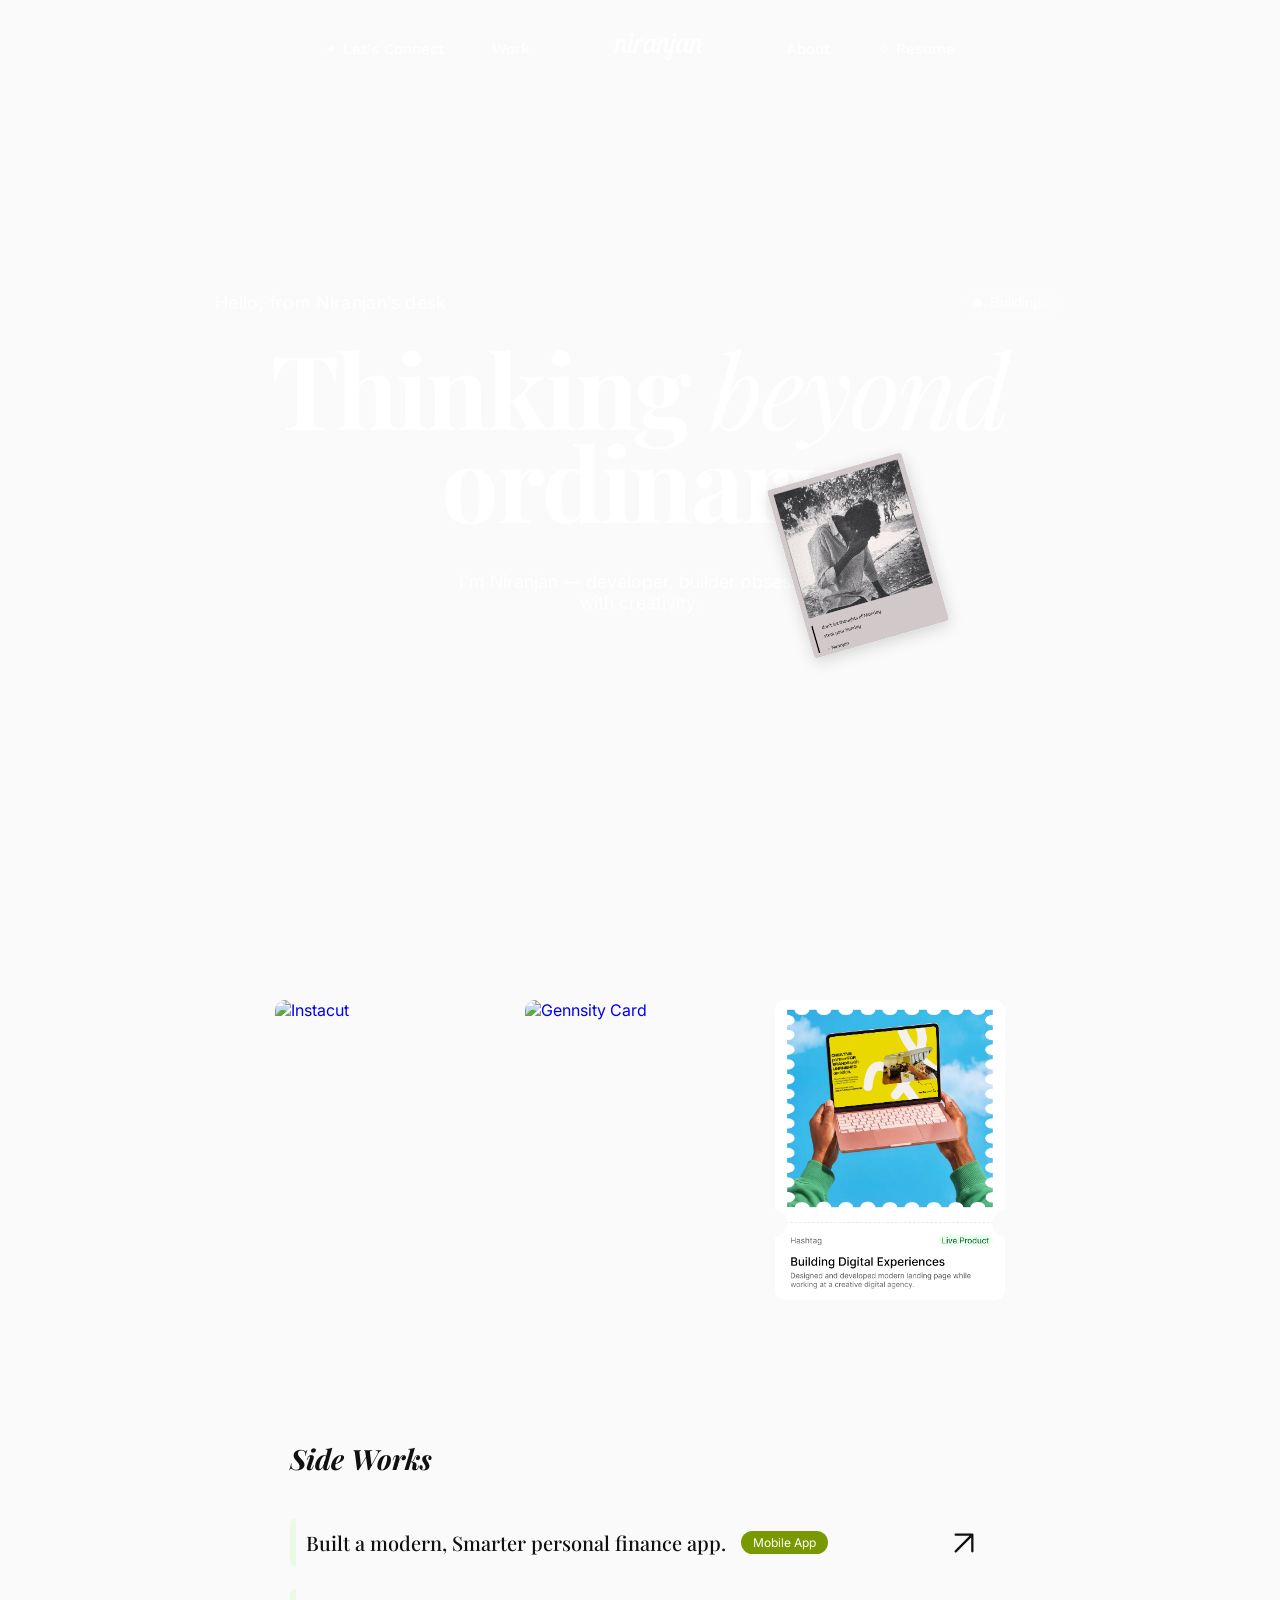
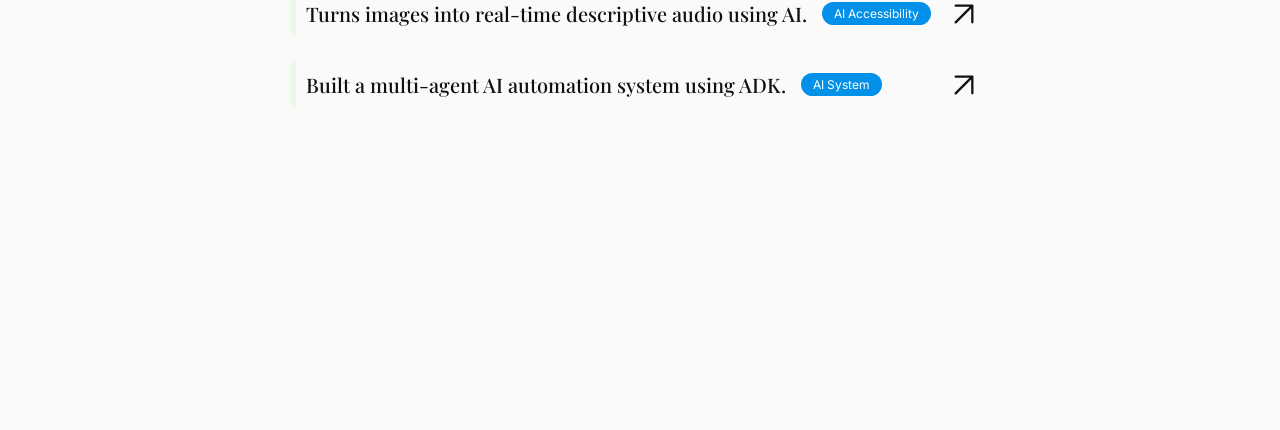
==== index.html @ 73307253 "first commit" ====
<!DOCTYPE html>
<html lang="en">
<head>
    <meta charset="UTF-8">
    <meta name="viewport" content="width=device-width, initial-scale=1.0">
    <title>Niranjan</title>
    
    <!-- Google Fonts -->
    <link rel="preconnect" href="https://fonts.googleapis.com">
    <link rel="preconnect" href="https://fonts.gstatic.com" crossorigin>
    <link href="https://fonts.googleapis.com/css2?family=Archivo:wght@400;600&family=Playfair+Display:ital,wght@0,400;0,500;0,600;1,400;1,500&family=Work+Sans:wght@400;500&family=Inter:wght@400;500;600&display=swap" rel="stylesheet">
    <script src="https://unpkg.com/@lottiefiles/dotlottie-wc@0.9.14/dist/dotlottie-wc.js" type="module"></script>

    <link rel="stylesheet" href="css/style.css">
    <link rel="icon" href="public/assets/icons/favicon/favicon.ico" type="image/x-icon">
</head>
<body>

    <!-- PRELOADER (Live Background Wipe) -->
    <div class="preloader" id="preloader">
        <div class="preloader-bar"></div>
        <div class="preloader-bar"></div>
        <div class="preloader-bar"></div>
        <div class="preloader-bar"></div>
        <div class="preloader-bar"></div>
        <div class="preloader-bar"></div>
        <div class="preloader-bar"></div>
        <div class="preloader-bar"></div>
        <div class="preloader-bar"></div>
        <div class="preloader-bar"></div>
    </div>

    <!-- MAIN WRAPPER (Scrolls over the sticky footer) -->
    <div class="main-wrapper">
        
        <!-- NAVBAR -->
        <nav class="navbar">
            <div class="nav-links-group">
                <a href="mailto:aniranjan2004@gmail.com" class="nav-link">
                    <div class="nav-link-inner">
                        <span>✦ Let's Connect</span>
                        <span>✦ Let's Connect</span>
                    </div>
                </a>
                <a href="#work" class="nav-link">
                    <div class="nav-link-inner">
                        <span>Work</span>
                        <span>Work</span>
                    </div>
                </a>
                <a href="index.html">
                    <img src="public/assets/icons/niranjan.svg" alt="Niranjan" class="nav-logo">
                </a>
                <a href="about.html" class="nav-link">
                    <div class="nav-link-inner">
                        <span>About</span>
                        <span>About</span>
                    </div>
                </a>
                <a href="https://drive.google.com/file/d/1R5BVgg8N4prDzlqv-1EK7jpvKaX9labQ/view?usp=sharing" target="_blank" class="nav-link">
                    <div class="nav-link-inner">
                        <span>✧ Resume</span>
                        <span>✧ Resume</span>
                    </div>
                </a>
            </div>
        </nav>

        <!-- HERO SECTION -->
        <header class="hero">
            <div class="hero-bg"></div>
            <div class="hero-top-row">
                <p class="hero-subtitle">Hello, from Niranjan’s desk</p>
                <div class="badge-otw">
                    <div class="badge-dot"></div>
                    Building...
                </div>
            </div>
            <h1 class="hero-title">Thinking  <i>beyond</i><br> ordinary</h1>
            <p class="hero-desc">I'm Niranjan — developer, builder obsessed with creativity.</p>

            <dotlottie-wc
                src="https://lottie.host/df0c2ca3-79ed-4491-9a97-09121d2dab87/uftMooYGn1.lottie"
                class="hero-lottie"
                autoplay
                loop
                speed="0.5"
            ></dotlottie-wc>

            <img src="public/assets/images/niranjan.png" alt="Profile" class="hero-passport">
        </header>

        <!-- WORK GRID -->
        <section class="work-section" id="work">
            <div class="work-grid">
                <a href="#" class="work-card fade-up" style="transition-delay: 0.4s;">
                    <img src="public/assets/icons/work/instacut.svg" alt="Instacut">
                    <div class="work-card-overlay">View Case Study <span style="font-weight:700">&#10022;</span></div>
                </a>
                <a href="#" class="work-card fade-up" style="transition-delay: 0.2s;">
                    <img src="public/assets/icons/work/gennsity.svg" alt="Gennsity Card">
                    <div class="work-card-overlay">View Case Study <span style="font-weight:700">&#10022;</span></div>
                </a>
                <!-- <a href="#" class="work-card fade-up" style="transition-delay: 0.1s;">
                    <img src="WorkImages/Finance App.svg" alt="Finance App">
                    <div class="work-card-overlay">View Case Study <span style="font-weight:700">&#10022;</span></div>
                </a> -->
                <a href="#" class="work-card fade-up" style="transition-delay: 0.3s;">
                    <img src="public/assets/images/work/hashtag.png" alt="Hashtag">
                    <div class="work-card-overlay">View Case Study <span style="font-weight:700">&#10022;</span></div>
                </a>
                
            </div>
        </section>

        <!-- SIDE WORKS -->
        <section class="side-works" id="about">

            <h2 class="side-works-title fade-up">Side Works</h2>
            <a href="https://www.figma.com/deck/vXIaYujmopQSHbPvUR7ZBg" target="_blank" class="side-work-item fade-up">
                <div class="side-work-bg"></div>
                <div class="side-work-content">
                    <p class="side-work-text">Built a modern, Smarter personal finance app.</p>
                    <span class="side-work-chip" style="background-color: rgb(120, 153, 0);">Mobile App</span>
                </div>
                <svg class="side-work-arrow" viewBox="0 0 20 20" fill="none" xmlns="http://www.w3.org/2000/svg">
                    <path d="M 1.667 18.333 L 18.334 1.667 M 18.334 1.667 L 1.667 1.667 M 18.334 1.667 L 18.334 18.333" stroke="#101010" stroke-width="2.29" stroke-linecap="round" stroke-linejoin="round"/>
                </svg>
            </a>

            <a href="https://gamma.app/docs/Closing-the-Feature-Gap-ot799kqgfvynpw2" target="_blank" class="side-work-item fade-up" style="transition-delay: 0.1s;">
                <div class="side-work-bg"></div>
                <div class="side-work-content">
                    <p class="side-work-text">Turns images into real-time descriptive audio using AI.</p>
                    <span class="side-work-chip" style="background-color: rgb(2, 144, 232);">AI Accessibility</span>
                </div>
                <svg class="side-work-arrow" viewBox="0 0 20 20" fill="none" xmlns="http://www.w3.org/2000/svg">
                    <path d="M 1.667 18.333 L 18.334 1.667 M 18.334 1.667 L 1.667 1.667 M 18.334 1.667 L 18.334 18.333" stroke="#101010" stroke-width="2.29" stroke-linecap="round" stroke-linejoin="round"/>
                </svg>
            </a>

            <a href="https://www.figma.com/deck/vXIaYujmopQSHbPvUR7ZBg" target="_blank" class="side-work-item fade-up">
                <div class="side-work-bg"></div>
                <div class="side-work-content">
                    <p class="side-work-text">Built a multi-agent AI automation system using ADK.</p>
                    <span class="side-work-chip" style="background-color: rgb(2, 144, 232);">AI System</span>
                </div>
                <svg class="side-work-arrow" viewBox="0 0 20 20" fill="none" xmlns="http://www.w3.org/2000/svg">
                    <path d="M 1.667 18.333 L 18.334 1.667 M 18.334 1.667 L 1.667 1.667 M 18.334 1.667 L 18.334 18.333" stroke="#101010" stroke-width="2.29" stroke-linecap="round" stroke-linejoin="round"/>
                </svg>
            </a>            
        </section>

    </div> <!-- End Main Wrapper -->

    <!-- FOOTER (Sticky underneath wrapper) -->
    <footer class="footer">
        <img src="https://framerusercontent.com/images/jcxIg0ZV0yKDXmeUEhqv7FK9Y.webp" alt="Background" class="footer-bg">
        
        <div class="footer-content">
            
            <div class="footer-row">
                <!-- Social Links -->
                <div class="social-links">
                    <a href="mailto:aniranjan2004@gmail.com" class="social-link">
                        <img src="https://framerusercontent.com/images/XbIeZJi5CO1p6mpJPpaR8ylKOU.svg?width=26&height=26" alt="Email">
                    </a>
                    <a href="https://x.com/_n1ran" class="social-link">
                        <img src="public/assets/icons/social-media/x.svg" alt="X">
                    </a>
                    <a href="https://www.linkedin.com/in/ni3an/" class="social-link">
                        <img src="https://framerusercontent.com/images/FRI0z8WljXBnvEGx5xS5xIxd1Y.svg" alt="LinkedIn">
                    </a>
                    <a href="https://www.instagram.com/im.niran/" class="social-link">
                        <img src="public/assets/icons/social-media/insta.svg" alt="Instagram">
                    </a>
                </div>

                <!-- Footer Nav -->
                <div class="footer-nav">
                    <a href="#" class="footer-nav-link">
                        <div class="nav-link-inner">
                            <span>Home</span>
                            <span>Home</span>
                        </div>
                    </a>
                    <a href="#work" class="footer-nav-link">
                        <div class="nav-link-inner">
                            <span>Work</span>
                            <span>Work</span>
                        </div>
                    </a>
                    <a href="about.html" class="footer-nav-link">
                        <div class="nav-link-inner">
                            <span>About</span>
                            <span>About</span>
                        </div>
                    </a>
                    <a href="#" class="footer-nav-link"> <!-- TODO: Add resume link -->
                        <div class="nav-link-inner">
                            <span>Resume</span>
                            <span>Resume</span>
                        </div>
                    </a>
                </div>
            </div>

            <!-- Animal Line Divider (Inline SVGs extracted from Framer) -->
            <div class="footer-divider">
                <img src="data:image/svg+xml,<svg xmlns=%22http://www.w3.org/2000/svg%22 xmlns:xlink=%22http://www.w3.org/1999/xlink%22 viewBox=%220 0 32 31.5%22><path d=%22M 31.432 29.7 C 27.215 30.011 22.353 29.326 18.779 28.572 C 17.732 28.352 16.796 28.126 16.019 27.917 C 15.426 27.757 14.925 27.608 14.538 27.479 C 11.913 26.604 10.5 24.585 7.808 21.69 C 5.654 19.375 3.769 14.085 3.096 11.729 C 2.446 9.126 2.733 3.423 9.087 1.431 C 14.451 -0.251 17.251 5.498 18.343 10.016 C 19.797 11.308 27.82 12.918 31.432 13.412 Z%22 fill=%22rgb(189, 93, 9)%22></path><path d=%22M 18.779 28.572 C 22.353 29.326 27.215 30.011 31.432 29.7 L 31.432 13.412 C 27.82 12.918 19.797 11.308 18.343 10.016 L 18.779 12.335 C 18.195 7.87 15.44 -0.561 9.087 1.431 C 2.733 3.423 2.446 9.126 3.096 11.729 C 3.769 14.085 5.654 19.375 7.808 21.69 C 10.5 24.585 11.913 26.604 14.538 27.479 C 14.925 27.608 15.426 27.757 16.019 27.917 C 16.796 28.126 17.732 28.352 18.779 28.572 Z%22 fill=%22transparent%22 stroke-width=%220.73%22 stroke=%22rgb(0,0,0)%22 stroke-linejoin=%22round%22 stroke-dasharray=%22%22></path><path d=%22M 24.934 17.554 C 25.065 17.652 25.208 17.763 25.357 17.883 C 26.341 18.617 27.72 19.449 27.627 18.564 C 27.549 17.831 26.846 17.261 26.214 16.915 C 25.978 16.812 25.749 16.709 25.54 16.612 C 25.725 16.675 25.964 16.778 26.214 16.915 C 26.846 17.261 27.549 17.831 27.627 18.564 C 27.72 19.449 26.341 18.617 25.357 17.883 C 25.204 17.768 25.061 17.657 24.934 17.554 Z%22 fill=%22rgb(189, 93, 9)%22></path><path d=%22M 20.627 16.208 C 20.932 16.521 21.25 16.832 21.569 17.135 C 23.174 18.469 24.392 20.227 26.908 20.595 C 27.016 20.561 27.125 20.517 27.237 20.411 C 27.348 20.308 27.418 20.138 27.422 19.999 C 27.427 19.717 27.328 19.544 27.242 19.38 C 27.058 19.061 26.838 18.81 26.612 18.567 C 26.156 18.088 25.664 17.665 25.146 17.271 L 24.712 17.829 C 25.201 18.228 25.707 18.599 26.269 18.921 C 26.507 19.053 26.743 19.18 27.053 19.264 C 27.208 19.293 27.396 19.37 27.699 19.214 C 27.848 19.13 27.943 18.955 27.966 18.838 C 27.995 18.713 27.99 18.62 27.98 18.527 C 27.73 17.206 26.609 16.684 25.644 16.311 L 25.406 16.901 C 26.093 17.203 26.788 17.484 27.512 17.714 C 27.887 17.819 28.211 17.956 28.706 17.935 C 28.775 17.923 28.867 17.917 28.974 17.811 C 29.027 17.755 29.056 17.677 29.06 17.61 C 29.063 17.544 29.053 17.504 29.04 17.458 C 28.987 17.311 28.919 17.237 28.853 17.153 C 28.718 16.995 28.581 16.871 28.432 16.74 C 27.689 16.094 26.866 15.528 25.955 15.159 C 25.542 14.998 25.108 14.856 24.665 14.862 C 25.103 14.904 25.511 15.087 25.898 15.284 C 26.749 15.731 27.494 16.345 28.167 17.023 C 28.299 17.156 28.418 17.285 28.517 17.418 C 28.565 17.483 28.607 17.559 28.611 17.587 C 28.613 17.593 28.609 17.592 28.61 17.574 C 28.609 17.555 28.621 17.519 28.642 17.497 C 28.685 17.458 28.68 17.474 28.656 17.472 C 28.403 17.47 28.015 17.332 27.685 17.21 C 27.006 16.952 26.334 16.644 25.675 16.323 L 25.436 16.913 C 26.265 17.235 27.194 17.866 27.273 18.601 C 27.277 18.642 27.273 18.671 27.272 18.671 C 27.268 18.675 27.292 18.621 27.331 18.6 C 27.409 18.571 27.318 18.598 27.233 18.568 C 27.05 18.519 26.832 18.41 26.624 18.293 C 26.12 18.005 25.624 17.649 25.157 17.279 L 24.723 17.838 C 25.218 18.203 25.704 18.602 26.136 19.029 C 26.35 19.243 26.556 19.47 26.698 19.698 C 26.768 19.808 26.814 19.931 26.812 19.972 C 26.811 19.992 26.817 19.977 26.814 19.986 C 26.809 19.994 26.78 20.016 26.73 20.033 C 25.125 19.834 23.261 18.206 21.659 17.031 C 21.312 16.762 20.964 16.485 20.627 16.208 Z%22 fill=%22rgb(0,0,0)%22></path><path d=%22M 19.375 27.988 C 19.366 27.988 19.357 27.987 19.348 27.987 C 19.357 27.987 19.366 27.987 19.375 27.988 Z%22 fill=%22rgb(189, 93, 9)%22></path><path d=%22M 16.05 24.419 C 16.285 24.598 16.529 24.768 16.776 24.932 C 17.395 25.334 18.019 25.724 18.759 25.967 C 19.18 26.096 19.601 26.215 20.01 26.345 C 20.214 26.411 20.417 26.479 20.604 26.557 C 20.696 26.596 20.786 26.638 20.858 26.682 C 20.893 26.704 20.924 26.727 20.939 26.742 C 20.956 26.756 20.942 26.766 20.923 26.702 C 20.919 26.681 20.916 26.651 20.923 26.613 C 20.929 26.573 20.951 26.529 20.972 26.502 C 21.022 26.444 21.05 26.44 21.058 26.435 C 21.074 26.429 21.048 26.435 21.021 26.435 C 20.965 26.436 20.888 26.432 20.81 26.426 C 20.654 26.413 20.485 26.393 20.312 26.379 C 20.137 26.365 19.959 26.352 19.758 26.364 C 19.658 26.372 19.552 26.383 19.425 26.424 C 19.306 26.464 19.117 26.553 19.022 26.77 C 18.999 26.827 18.973 26.887 18.978 27.005 C 18.98 27.124 19.075 27.275 19.159 27.327 C 19.324 27.432 19.396 27.419 19.468 27.431 C 19.605 27.443 19.705 27.437 19.806 27.432 C 20.005 27.42 20.187 27.403 20.365 27.396 C 20.79 27.372 21.227 27.424 21.364 27.604 C 21.381 27.622 21.379 27.633 21.37 27.594 C 21.357 27.552 21.392 27.465 21.406 27.459 C 21.432 27.442 21.351 27.498 21.271 27.521 C 21.1 27.578 20.886 27.613 20.674 27.639 C 20.247 27.689 19.8 27.706 19.361 27.704 L 19.336 28.27 C 19.943 28.286 20.697 28.339 21.088 28.648 C 21.105 28.664 21.111 28.678 21.11 28.666 C 21.105 28.653 21.125 28.607 21.13 28.611 C 21.136 28.617 21.072 28.653 21.011 28.669 C 20.881 28.706 20.732 28.721 20.581 28.729 C 20.281 28.742 19.971 28.721 19.665 28.678 C 19.376 28.636 19.088 28.574 18.809 28.475 C 19.069 28.618 19.349 28.726 19.636 28.812 C 19.94 28.902 20.253 28.967 20.576 28.995 C 20.74 29.007 20.9 29.014 21.08 28.987 C 21.17 28.967 21.263 28.961 21.383 28.857 C 21.443 28.808 21.492 28.677 21.468 28.589 C 21.449 28.499 21.413 28.45 21.377 28.403 C 20.751 27.815 20.052 27.798 19.36 27.703 L 19.335 28.27 C 19.798 28.307 20.26 28.32 20.735 28.289 C 20.974 28.271 21.211 28.248 21.474 28.173 C 21.606 28.127 21.749 28.099 21.929 27.915 C 22.019 27.826 22.094 27.621 22.058 27.467 C 22.027 27.314 21.966 27.232 21.909 27.158 C 21.416 26.612 20.801 26.673 20.334 26.675 C 20.135 26.684 19.941 26.703 19.763 26.715 C 19.676 26.721 19.586 26.724 19.535 26.72 C 19.514 26.723 19.489 26.697 19.575 26.748 C 19.62 26.773 19.689 26.881 19.688 26.953 C 19.69 27.023 19.676 27.041 19.674 27.05 C 19.645 27.108 19.615 27.103 19.653 27.09 C 19.685 27.077 19.747 27.065 19.813 27.059 C 19.948 27.046 20.106 27.049 20.267 27.056 C 20.429 27.064 20.596 27.076 20.774 27.082 C 20.865 27.084 20.956 27.087 21.066 27.077 C 21.125 27.071 21.181 27.068 21.278 27.033 C 21.323 27.014 21.392 26.99 21.468 26.898 C 21.502 26.856 21.533 26.792 21.543 26.731 C 21.554 26.673 21.55 26.623 21.541 26.579 C 21.5 26.407 21.409 26.33 21.345 26.273 C 21.277 26.217 21.215 26.181 21.155 26.149 C 21.035 26.087 20.922 26.045 20.811 26.007 C 20.588 25.932 20.37 25.877 20.153 25.826 C 19.718 25.726 19.287 25.647 18.86 25.564 C 18.185 25.422 17.504 25.117 16.843 24.813 C 16.576 24.688 16.311 24.557 16.05 24.419 Z%22 fill=%22rgb(0,0,0)%22></path><path d=%22M 6.327 11.258 C 6.394 11.931 6.879 13.115 8.279 12.469 C 9.679 11.823 10.163 10.988 10.231 10.652 M 10.231 10.652 L 9.76 8.835 M 10.231 10.652 C 10.679 11.078 11.913 11.594 12.856 11.527 C 14.159 11.434 14.673 10.988 14.942 10.585 C 15.211 10.181 15.144 9.889 15.144 9.642%22 fill=%22transparent%22 stroke-width=%220.73%22 stroke=%22rgb(0,0,0)%22 stroke-linecap=%22round%22 stroke-linejoin=%22round%22 stroke-dasharray=%22%22></path><path d=%22M 8.615 8.498 L 9.76 8.902 L 10.5 7.96%22 fill=%22transparent%22 stroke-width=%220.73%22 stroke=%22rgb(0,0,0)%22 stroke-linecap=%22round%22 stroke-miterlimit=%2210%22 stroke-dasharray=%22%22></path><path d=%22M 6.327 16.844 C 6.462 17.405 6.785 18.446 7 18.123 C 7.215 17.8 6.641 17.136 6.327 16.844 Z%22 fill=%22rgb(0,0,0)%22></path><path d=%22M 7.673 19.133 C 7.898 19.738 8.454 20.923 8.885 20.815 C 9.315 20.708 8.256 19.649 7.673 19.133 Z%22 fill=%22rgb(0,0,0)%22></path><path d=%22M 18.806 13.16 C 18.625 13.781 18.367 15.064 18.777 15.234 C 19.187 15.404 18.967 13.922 18.806 13.16 Z%22 fill=%22rgb(0,0,0)%22></path><path d=%22M 9.76 20.815 C 9.894 21.129 10.204 21.663 10.365 21.286 C 10.527 20.91 10.029 20.815 9.76 20.815 Z%22 fill=%22rgb(0,0,0)%22></path><path d=%22M 19.281 13.65 C 19.366 13.791 19.562 14.03 19.664 13.861 C 19.767 13.692 19.451 13.65 19.281 13.65 Z%22 fill=%22rgb(0,0,0)%22></path><path d=%22M 10.231 22.498 C 10.32 22.7 10.527 23.09 10.635 23.036 C 10.742 22.983 10.41 22.655 10.231 22.498 Z%22 fill=%22rgb(0,0,0)%22></path><path d=%22M 6.223 7.189 C 6.115 7.135 5.923 7.323 5.923 7.422 C 5.923 7.691 6.156 7.705 6.223 7.66 C 6.492 7.526 6.382 7.269 6.223 7.189 Z%22 fill=%22rgb(0,0,0)%22 stroke-width=%220.59%22 stroke=%22rgb(0,0,0)%22 stroke-miterlimit=%2210%22 stroke-dasharray=%22%22></path><path d=%22M 13.529 6.009 C 13.425 6.045 13.488 6.509 13.694 6.449 C 14.263 6.283 13.896 5.708 13.529 6.009 Z%22 fill=%22rgb(0,0,0)%22 stroke-width=%220.59%22 stroke=%22rgb(0,0,0)%22 stroke-miterlimit=%2210%22 stroke-dasharray=%22%22></path><path d=%22M 29.884 28.084 C 30.243 27.95 30.988 27.721 31.096 27.883 C 31.231 28.084 30.759 28.421 29.884 28.084 Z%22 fill=%22rgb(0,0,0)%22></path></svg>">
                <img src="data:image/svg+xml,<svg xmlns=%22http://www.w3.org/2000/svg%22 xmlns:xlink=%22http://www.w3.org/1999/xlink%22 viewBox=%220 0 28 37%22><path d=%22M 7.627 11.569 L 6.405 37.095 L 25.604 37.095 L 23.357 31.974 C 22.6 29.201 19.283 22.179 17.719 19.014 L 21.386 17.439 C 25.052 14.169 24.5 13.106 24.737 11.569 C 24.973 10.033 23.475 8.536 22.608 8.26 C 21.74 7.985 20.439 7.118 14.526 6.803 C 9.795 6.551 7.956 9.875 7.627 11.569 Z%22 fill=%22rgb(105,152,79)%22 stroke-width=%220.5%22 stroke=%22rgb(0,0,0)%22 stroke-linecap=%22round%22 stroke-miterlimit=%2210%22 stroke-dasharray=%22%22></path><path d=%22M 14.092 2.549 L 16.734 0.697%22 fill=%22transparent%22 stroke-width=%220.5%22 stroke=%22rgb(0,0,0)%22 stroke-linecap=%22round%22 stroke-miterlimit=%2210%22 stroke-dasharray=%22%22></path><path d=%22M 8.889 2.194 C 9.756 2.299 11.656 2.627 12.318 3.1%22 fill=%22transparent%22 stroke-width=%220.5%22 stroke=%22rgb(0,0,0)%22 stroke-linecap=%22round%22 stroke-miterlimit=%2210%22 stroke-dasharray=%22%22></path><path d=%22M 9.913 4.676 C 9.152 5.497 10.02 6.947 10.601 7.637 C 10.633 7.675 10.691 7.673 10.723 7.636 C 11.536 6.709 13.256 6.627 14.135 6.712 C 14.19 6.717 14.234 6.666 14.218 6.612 C 14.085 6.177 13.755 5.373 13.264 4.912 C 12.594 4.282 10.899 3.612 9.913 4.676 Z%22 fill=%22rgb(255,255,255)%22 stroke-width=%220.5%22 stroke=%22rgb(0,0,0)%22 stroke-linecap=%22round%22 stroke-miterlimit=%2210%22 stroke-dasharray=%22%22></path><path d=%22M 17.128 16.454 C 17.956 15.981 19.927 15.138 21.188 15.548 C 22.45 15.957 22.976 15.902 23.081 15.823%22 fill=%22transparent%22 stroke-width=%220.5%22 stroke=%22rgb(0,0,0)%22 stroke-linecap=%22round%22 stroke-miterlimit=%2210%22 stroke-dasharray=%22%22></path><path d=%22M 14.219 23.786 L 14.684 24.45 L 15.451 24.45 C 15.532 24.45 15.56 24.343 15.49 24.303 L 15.345 24.22 C 15.286 24.187 15.294 24.1 15.358 24.077 L 15.574 24 C 15.639 23.977 15.645 23.886 15.583 23.855 L 15.266 23.697 C 15.227 23.678 15.211 23.631 15.23 23.592 L 15.613 22.8 C 15.648 22.727 15.562 22.654 15.495 22.702 L 14.684 23.288 L 14.684 23.583 C 14.684 23.627 14.648 23.662 14.605 23.662 L 14.283 23.662 C 14.219 23.662 14.182 23.734 14.219 23.786 Z%22 fill=%22rgb(0,0,0)%22></path><path d=%22M 12.87 27.523 L 14.684 24.45 M 14.684 24.45 L 14.219 23.786 C 14.182 23.734 14.219 23.662 14.283 23.662 L 14.605 23.662 C 14.648 23.662 14.684 23.627 14.684 23.583 L 14.684 23.288 M 14.684 24.45 L 15.451 24.45 C 15.532 24.45 15.56 24.343 15.49 24.303 L 15.345 24.22 C 15.286 24.187 15.294 24.1 15.358 24.077 L 15.574 24 C 15.639 23.977 15.645 23.886 15.583 23.855 L 15.266 23.697 C 15.227 23.678 15.211 23.631 15.23 23.592 L 15.613 22.8 C 15.648 22.727 15.562 22.654 15.495 22.702 L 14.684 23.288 M 14.684 22.914 L 14.684 23.288%22 fill=%22transparent%22 stroke-width=%220.5%22 stroke=%22rgb(0,0,0)%22 stroke-linecap=%22round%22 stroke-miterlimit=%2210%22 stroke-dasharray=%22%22></path><path d=%22M 21.433 20.714 L 21.898 21.378 L 22.665 21.378 C 22.746 21.378 22.775 21.271 22.705 21.231 L 22.559 21.148 C 22.501 21.114 22.508 21.028 22.572 21.005 L 22.788 20.928 C 22.854 20.904 22.859 20.814 22.797 20.783 L 22.48 20.625 C 22.441 20.605 22.426 20.559 22.444 20.52 L 22.827 19.728 C 22.862 19.654 22.776 19.582 22.71 19.63 L 21.898 20.216 L 21.898 20.511 C 21.898 20.555 21.863 20.59 21.819 20.59 L 21.497 20.59 C 21.434 20.59 21.396 20.662 21.433 20.714 Z%22 fill=%22rgb(0,0,0)%22></path><path d=%22M 20.084 24.45 L 21.898 21.378 M 21.898 21.378 L 21.433 20.714 C 21.396 20.662 21.434 20.59 21.497 20.59 L 21.819 20.59 C 21.863 20.59 21.898 20.555 21.898 20.511 L 21.898 20.216 M 21.898 21.378 L 22.665 21.378 C 22.746 21.378 22.775 21.271 22.705 21.231 L 22.559 21.148 C 22.501 21.114 22.508 21.028 22.572 21.005 L 22.788 20.928 C 22.854 20.904 22.859 20.814 22.797 20.783 L 22.48 20.625 C 22.441 20.605 22.426 20.559 22.444 20.52 L 22.827 19.728 C 22.862 19.654 22.776 19.582 22.71 19.63 L 21.898 20.216 M 21.898 19.841 L 21.898 20.216%22 fill=%22transparent%22 stroke-width=%220.5%22 stroke=%22rgb(0,0,0)%22 stroke-linecap=%22round%22 stroke-miterlimit=%2210%22 stroke-dasharray=%22%22></path><path d=%22M 18.153 4.794 C 18.77 5.658 18.204 6.667 17.822 7.091 C 17.807 7.109 17.785 7.117 17.762 7.116 C 16.581 7.061 14.273 6.846 14.211 6.409 C 14.132 5.857 14.526 4.282 15.511 3.77 C 16.497 3.258 17.364 3.691 18.153 4.794 Z%22 fill=%22rgb(255,255,255)%22 stroke-width=%220.5%22 stroke=%22rgb(0,0,0)%22 stroke-linecap=%22round%22 stroke-miterlimit=%2210%22 stroke-dasharray=%22%22></path><path d=%22M 16.3 5.267 C 16.3 5.049 16.476 4.873 16.694 4.873 C 16.912 4.873 17.088 5.049 17.088 5.267 C 17.088 5.484 16.912 5.66 16.694 5.66 C 16.476 5.66 16.3 5.484 16.3 5.267 Z%22 fill=%22rgb(0,0,0)%22></path><path d=%22M 11.096 5.66 C 11.096 5.443 11.273 5.267 11.49 5.267 C 11.708 5.267 11.885 5.443 11.885 5.66 C 11.885 5.878 11.708 6.054 11.49 6.054 C 11.273 6.054 11.096 5.878 11.096 5.66 Z%22 fill=%22rgb(0,0,0)%22></path><path d=%22M 4.118 12.121 C 4.489 11.318 6.505 11.508 7.526 11.714 C 7.562 11.721 7.588 11.752 7.588 11.789 C 7.586 14.501 7.498 19.794 7.154 19.763 C 6.81 19.731 5.945 19.31 5.547 19.098 C 5.541 19.095 5.535 19.09 5.53 19.085 C 2.031 15.741 3.646 13.144 4.118 12.121 Z%22 fill=%22rgb(105,152,79)%22></path><path d=%22M 3.33 22.481 C 3.546 20.352 5.87 19.912 7.077 19.956 C 7.12 19.958 7.153 19.994 7.151 20.037 L 6.839 28.311 L 6.37 37.123 C 6.368 37.171 6.325 37.206 6.278 37.196 C 4.782 36.883 1.984 35.503 2.108 32.289 C 2.215 29.501 4.46 28.549 6.066 28.351 C 5.734 28.289 5.306 28.139 4.789 27.838 C 3.369 27.011 3.054 25.199 3.33 22.481 Z%22 fill=%22rgb(105,152,79)%22></path><path d=%22M 6.839 28.311 C 6.628 28.429 5.924 28.5 4.789 27.838 C 3.369 27.011 3.054 25.199 3.33 22.481 C 3.546 20.352 5.87 19.912 7.077 19.956 C 7.12 19.958 7.153 19.994 7.151 20.037 Z M 6.839 28.311 C 5.314 28.271 2.234 29.012 2.108 32.289 C 1.984 35.503 4.782 36.883 6.278 37.196 C 6.325 37.206 6.368 37.171 6.37 37.123 Z M 4.118 12.121 C 4.489 11.318 6.505 11.508 7.526 11.714 C 7.562 11.721 7.588 11.752 7.588 11.789 C 7.586 14.501 7.498 19.794 7.154 19.763 C 6.81 19.731 5.945 19.31 5.547 19.098 C 5.541 19.095 5.535 19.09 5.53 19.085 C 2.031 15.741 3.646 13.144 4.118 12.121 Z%22 fill=%22transparent%22 stroke-width=%220.5%22 stroke=%22rgb(0,0,0)%22 stroke-linecap=%22round%22 stroke-miterlimit=%2210%22 stroke-dasharray=%22%22></path></svg>">
                <img src="data:image/svg+xml,<svg xmlns=%22http://www.w3.org/2000/svg%22 xmlns:xlink=%22http://www.w3.org/1999/xlink%22 viewBox=%220 0 32 16.5%22><path d=%22M 1.25 15.75 L 31.75 15.75%22 fill=%22transparent%22></path><path d=%22M 4.875 7.141 L 5.75 10.891 C 5.35 11.491 4.833 11.307 4.625 11.141 L 3.375 7.141 C 1.475 7.141 1.25 4.888 1.25 3.764 C 1.25 3.086 2.104 5.22 2.75 5.014 C 3.441 4.793 3.082 2.378 3.375 2.89 C 4.375 4.639 4.75 5.639 5.125 2.889 C 5.125 1.889 5.45 2.941 5.75 4.641 C 6.05 6.341 5.292 7.016 4.875 7.141 Z%22 fill=%22rgb(217,217,217)%22 stroke-width=%220.75%22 stroke=%22rgb(0,0,0)%22 stroke-linecap=%22round%22 stroke-miterlimit=%2210%22 stroke-dasharray=%22%22></path><path d=%22M 26.5 6.889 L 26 10.264 C 26.3 11.364 27.042 10.972 27.375 10.639 L 28.25 6.889 C 30.5 6.139 29.75 2.889 28.25 2.639 C 26 2.639 25.792 5.597 26.5 6.889 Z%22 fill=%22rgb(217,217,217)%22 stroke-width=%220.75%22 stroke=%22rgb(0,0,0)%22 stroke-linecap=%22round%22 stroke-miterlimit=%2210%22 stroke-dasharray=%22%22></path><path d=%22M 9.176 12.59 C 2.598 9.841 5.617 13.736 7.949 16.027 L 23.902 16.027 C 28.614 9.894 24.965 11.18 22.552 12.59 C 25.497 9.524 22.634 7.083 20.834 6.246 C 18.772 2.227 16.621 4.571 15.803 6.246 C 13.054 2.122 10.812 4.88 10.035 6.774 C 6.304 8.572 7.908 11.401 9.176 12.59 Z%22 fill=%22rgb(148,234,76)%22 stroke-width=%220.75%22 stroke=%22rgb(0,0,0)%22 stroke-linecap=%22round%22 stroke-miterlimit=%2210%22 stroke-dasharray=%22%22></path><path d=%22M 12 9.875 C 13.375 9.875 15.65 10.5 16.25 10.5 C 17 10.5 19.125 9.875 20.375 9.875%22 fill=%22transparent%22 stroke-width=%220.75%22 stroke=%22rgb(0,0,0)%22 stroke-linecap=%22round%22 stroke-miterlimit=%2210%22 stroke-dasharray=%22%22></path><path d=%22M 18 6.875 C 18 6.392 18.28 6 18.625 6 C 18.97 6 19.25 6.392 19.25 6.875 C 19.25 7.358 18.97 7.75 18.625 7.75 C 18.28 7.75 18 7.358 18 6.875 Z%22 fill=%22rgb(0,0,0)%22></path><path d=%22M 12.5 6.875 C 12.5 6.392 12.78 6 13.125 6 C 13.47 6 13.75 6.392 13.75 6.875 C 13.75 7.358 13.47 7.75 13.125 7.75 C 12.78 7.75 12.5 7.358 12.5 6.875 Z%22 fill=%22rgb(0,0,0)%22></path></svg>">
                <img src="data:image/svg+xml,<svg xmlns=%22http://www.w3.org/2000/svg%22 xmlns:xlink=%22http://www.w3.org/1999/xlink%22 viewBox=%220 0 32 18%22><path d=%22M 8.161 15.453 C 7.911 14.662 7.661 13.028 8.661 12.828%22 fill=%22transparent%22 stroke-width=%220.75%22 stroke=%22rgb(0,0,0)%22 stroke-linecap=%22round%22 stroke-miterlimit=%2210%22 stroke-dasharray=%22%22></path><path d=%22M 20.912 13.078 C 21.287 13.537 22.012 14.853 21.912 16.453%22 fill=%22transparent%22 stroke-width=%220.75%22 stroke=%22rgb(0,0,0)%22 stroke-linecap=%22round%22 stroke-miterlimit=%2210%22 stroke-dasharray=%22%22></path><path d=%22M 24.037 11.828 C 24.62 12.453 25.687 14.103 25.287 15.703%22 fill=%22transparent%22 stroke-width=%220.75%22 stroke=%22rgb(0,0,0)%22 stroke-linecap=%22round%22 stroke-miterlimit=%2210%22 stroke-dasharray=%22%22></path><path d=%22M 11.411 13.203 C 9.811 13.203 8.393 12.564 8.286 11.953 C 7.879 9.614 8.661 7.453 13.786 6.203 C 18.911 4.953 23.411 7.578 23.786 8.328 C 24.161 9.078 24.036 10.203 24.036 11.203 C 24.036 12.003 22.87 12.703 22.286 12.953 C 19.328 13.037 13.011 13.203 11.411 13.203 Z%22 fill=%22rgb(217,0,0)%22 stroke-width=%220.75%22 stroke=%22rgb(0,0,0)%22 stroke-linecap=%22round%22 stroke-miterlimit=%2210%22 stroke-dasharray=%22%22></path><path d=%22M 24.536 1.578 C 23.736 1.978 24.703 5.495 25.286 7.078 C 27.186 7.279 28.995 4.912 29.661 3.703 C 30.611 -0.001 28.554 1.264 27.238 2.507 C 27.129 2.61 26.954 2.598 26.861 2.481 C 25.649 0.965 25.492 1.101 24.536 1.578 Z%22 fill=%22rgb(217,0,0)%22></path><path d=%22M 24.037 8.578 L 25.287 7.078 M 25.287 7.078 C 24.703 5.495 23.737 1.978 24.537 1.578 C 25.492 1.101 25.649 0.965 26.861 2.481 C 26.954 2.598 27.129 2.61 27.238 2.507 C 28.554 1.264 30.611 -0.001 29.662 3.703 C 28.995 4.912 27.187 7.279 25.287 7.078 Z%22 fill=%22transparent%22 stroke-width=%220.75%22 stroke=%22rgb(0,0,0)%22 stroke-linecap=%22round%22 stroke-miterlimit=%2210%22 stroke-dasharray=%22%22></path><path d=%22M 2.287 3.578 C 1.887 4.978 4.87 7.245 6.412 8.203 C 6.787 7.704 7.786 6.953 7.661 4.078 C 7.571 1.996 6.448 2.899 5.742 3.8 C 5.637 3.934 5.43 3.937 5.324 3.804 C 3.919 2.059 2.763 1.912 2.287 3.578 Z%22 fill=%22rgb(217,0,0)%22></path><path d=%22M 8.287 9.328 L 6.412 8.203 M 6.412 8.203 C 4.87 7.245 1.887 4.978 2.287 3.578 C 2.763 1.912 3.919 2.059 5.324 3.804 C 5.43 3.937 5.637 3.934 5.742 3.8 C 6.448 2.899 7.571 1.996 7.661 4.078 C 7.786 6.953 6.787 7.704 6.412 8.203 Z%22 fill=%22transparent%22 stroke-width=%220.75%22 stroke=%22rgb(0,0,0)%22 stroke-linecap=%22round%22 stroke-miterlimit=%2210%22 stroke-dasharray=%22%22></path><path d=%22M 24.287 10.828 C 24.995 10.828 26.512 11.503 26.912 14.203%22 fill=%22transparent%22 stroke-width=%220.75%22 stroke=%22rgb(0,0,0)%22 stroke-linecap=%22round%22 stroke-miterlimit=%2210%22 stroke-dasharray=%22%22></path><path d=%22M 22.912 12.703 C 23.245 13.412 23.862 14.978 23.662 15.578%22 fill=%22transparent%22 stroke-width=%220.75%22 stroke=%22rgb(0,0,0)%22 stroke-linecap=%22round%22 stroke-miterlimit=%2210%22 stroke-dasharray=%22%22></path><path d=%22M 12.162 16.078 C 12.12 15.203 12.162 13.428 12.662 13.328%22 fill=%22transparent%22 stroke-width=%220.75%22 stroke=%22rgb(0,0,0)%22 stroke-linecap=%22round%22 stroke-miterlimit=%2210%22 stroke-dasharray=%22%22></path><path d=%22M 10.286 15.953 C 9.995 15.453 9.561 14.203 10.161 13.203%22 fill=%22transparent%22 stroke-width=%220.75%22 stroke=%22rgb(0,0,0)%22 stroke-linecap=%22round%22 stroke-miterlimit=%2210%22 stroke-dasharray=%22%22></path><path d=%22M 6.287 13.828 C 6.37 12.912 6.812 11.078 7.912 11.078%22 fill=%22transparent%22 stroke-width=%220.75%22 stroke=%22rgb(0,0,0)%22 stroke-linecap=%22round%22 stroke-miterlimit=%2210%22 stroke-dasharray=%22%22></path><path d=%22M 17.662 4.828 C 17.662 4.621 17.829 4.453 18.037 4.453 C 18.244 4.453 18.412 4.621 18.412 4.828 C 18.412 5.035 18.244 5.203 18.037 5.203 C 17.829 5.203 17.662 5.035 17.662 4.828 Z%22 fill=%22rgb(0,0,0)%22></path><path d=%22M 12.912 5.328 C 12.912 5.121 13.079 4.953 13.287 4.953 C 13.494 4.953 13.662 5.121 13.662 5.328 C 13.662 5.535 13.494 5.703 13.287 5.703 C 13.079 5.703 12.912 5.535 12.912 5.328 Z%22 fill=%22rgb(0,0,0)%22></path><path d=%22M 15.037 8.203 C 15.328 8.453 16.162 8.728 17.162 7.828%22 fill=%22transparent%22 stroke-width=%220.75%22 stroke=%22rgb(0,0,0)%22 stroke-linecap=%22round%22 stroke-miterlimit=%2210%22 stroke-dasharray=%22%22></path></svg>">
                <img src="data:image/svg+xml,<svg xmlns=%22http://www.w3.org/2000/svg%22 xmlns:xlink=%22http://www.w3.org/1999/xlink%22 viewBox=%220 0 32 29.5%22><path d=%22M 22.202 23.964 L 25.432 29.968 L 11.015 29.968 C 10.598 28.87 10.244 26.078 10.331 25.169 C 10.424 24.196 10.903 24.18 10.98 24.196 C 11.784 24.52 13.92 25.169 15.663 25.169 C 17.407 25.169 20.749 24.366 22.202 23.964 Z%22 fill=%22rgb(255,255,255)%22 stroke-width=%220.7%22 stroke=%22rgb(0,0,0)%22 stroke-linecap=%22round%22 stroke-miterlimit=%2210%22 stroke-dasharray=%22%22></path><path d=%22M 24.149 10.053 C 18.881 6.158 13.793 7.131 11.907 8.105 C 0.779 15.061 7.758 22.217 8.569 22.804 C 11.258 24.752 17.286 26.375 23.546 23.222 C 28.66 20.646 26.838 13.113 24.149 10.053 Z%22 fill=%22rgb(255,255,255)%22 stroke-width=%220.79%22 stroke=%22rgb(0,0,0)%22 stroke-linecap=%22round%22 stroke-miterlimit=%2210%22 stroke-dasharray=%22%22></path><path d=%22M 18.121 25.633 C 17.843 26.251 17.398 27.627 17.843 28.184 C 18.399 28.879 19.28 28.276 19.466 27.998 C 19.651 27.72 20.393 26.607 20.393 25.401%22 fill=%22transparent%22 stroke-width=%220.65%22 stroke=%22rgb(0,0,0)%22 stroke-linecap=%22round%22 stroke-miterlimit=%2210%22 stroke-dasharray=%22%22></path><path d=%22M 16.832 3.168 C 17.041 3.006 17.305 2.958 17.598 3.065 C 18.096 3.249 18.229 3.782 18.246 4.229 C 18.253 4.418 18.24 4.613 18.216 4.8 C 18.449 4.609 18.663 4.466 18.861 4.37 C 19.205 4.201 19.519 4.159 19.79 4.252 C 20.062 4.345 20.242 4.558 20.354 4.796 C 20.466 5.034 20.519 5.316 20.532 5.591 C 20.555 6.115 20.196 6.542 19.821 6.842 C 19.437 7.15 18.975 7.374 18.665 7.488 L 18.619 7.505 L 18.57 7.502 L 15.556 7.317 L 15.463 7.311 L 15.4 7.243 C 15.109 6.927 14.708 6.392 14.445 5.799 C 14.186 5.215 14.035 4.515 14.344 3.918 C 14.498 3.621 14.722 3.441 15.007 3.434 C 15.266 3.427 15.507 3.568 15.704 3.732 C 15.91 3.902 16.108 4.132 16.283 4.37 C 16.311 4.171 16.358 3.967 16.425 3.783 C 16.51 3.55 16.638 3.318 16.832 3.168 Z%22 fill=%22rgb(229,45,47)%22 stroke-width=%220.72%22 stroke=%22rgb(0,0,0)%22 stroke-linecap=%22round%22 stroke-miterlimit=%2210%22 stroke-dasharray=%22%22></path><path d=%22M 10.98 29.389 C 10.578 28.183 9.895 25.559 10.377 24.706 C 10.859 23.852 10.98 24.01 10.98 24.195%22 fill=%22transparent%22 stroke-width=%220.47%22 stroke=%22rgb(0,0,0)%22 stroke-linecap=%22round%22 stroke-miterlimit=%2210%22 stroke-dasharray=%22%22></path><path d=%22M 12 24.984 C 12.989 26.87 14.717 29.473 13.716 24.799%22 fill=%22transparent%22 stroke-width=%220.65%22 stroke=%22rgb(0,0,0)%22 stroke-linecap=%22round%22 stroke-miterlimit=%2210%22 stroke-dasharray=%22%22></path><path d=%22M 16.359 17.704 C 18.418 17.704 20.022 19.066 20.022 20.672 C 20.022 22.278 18.418 23.639 16.359 23.639 C 14.299 23.639 12.695 22.278 12.695 20.672 C 12.695 19.066 14.3 17.704 16.359 17.704 Z%22 fill=%22rgb(240,140,0)%22 stroke-width=%220.65%22 stroke=%22rgb(0,0,0)%22 stroke-miterlimit=%2210%22 stroke-dasharray=%22%22></path><path d=%22M 18.538 20.996 C 18.291 21.182 17.527 21.534 16.451 21.46%22 fill=%22transparent%22 stroke-width=%220.56%22 stroke=%22rgb(0,0,0)%22 stroke-linecap=%22round%22 stroke-miterlimit=%2210%22 stroke-dasharray=%22%22></path><path d=%22M 5.462 13.531 C 5.462 10.56 7.87 8.152 10.841 8.152 C 13.811 8.152 16.22 10.56 16.22 13.531 C 16.22 16.501 13.811 18.91 10.841 18.91 C 7.87 18.91 5.462 16.501 5.462 13.531 Z%22 fill=%22rgb(255,255,255)%22 stroke-width=%220.65%22 stroke=%22rgb(0,0,0)%22 stroke-miterlimit=%2210%22 stroke-dasharray=%22%22></path><path d=%22M 16.776 14.087 C 16.776 11.424 18.935 9.265 21.599 9.265 C 24.262 9.265 26.421 11.424 26.421 14.087 C 26.421 16.751 24.262 18.91 21.599 18.91 C 18.935 18.91 16.776 16.751 16.776 14.087 Z%22 fill=%22rgb(255,255,255)%22 stroke-width=%220.65%22 stroke=%22rgb(0,0,0)%22 stroke-miterlimit=%2210%22 stroke-dasharray=%22%22></path><path d=%22M 21.877 16.406 C 21.877 15.945 22.23 15.571 22.665 15.571 C 23.1 15.571 23.453 15.945 23.453 16.406 C 23.453 16.867 23.1 17.241 22.665 17.241 C 22.23 17.241 21.877 16.867 21.877 16.406 Z%22 fill=%22rgb(0,0,0)%22></path><path d=%22M 9.542 10.517 C 9.821 9.867 10.563 9.636 11.165 10.238 C 12.149 11.222 9.542 12.047 9.542 10.517 Z%22 fill=%22rgb(0,0,0)%22></path></svg>">
                <img src="data:image/svg+xml,<svg xmlns=%22http://www.w3.org/2000/svg%22 xmlns:xlink=%22http://www.w3.org/1999/xlink%22 viewBox=%220 0 30 31%22><path d=%22M 17.208 3.848 C 16.652 3.848 14.819 3.848 15.708 3.298 C 16.419 2.858 17.004 3.481 17.208 3.848 Z%22 fill=%22rgb(0,0,0)%22></path><path d=%22M 18.485 2.748 C 18.3 2.656 17.941 2.352 17.985 1.868 C 18.041 1.263 17.763 3.848 17.208 3.848 M 17.208 3.848 C 16.652 3.848 14.819 3.848 15.708 3.298 C 16.419 2.858 17.004 3.481 17.208 3.848 Z%22 fill=%22transparent%22 stroke-width=%220.5%22 stroke=%22rgb(0,0,0)%22 stroke-linecap=%22round%22 stroke-miterlimit=%2210%22 stroke-dasharray=%22%22></path><path d=%22M 2.874 18.722 C 2.893 19.125 2.997 19.932 3.263 19.932 C 3.433 19.932 3.432 19.799 3.38 19.659 C 3.347 19.569 3.418 19.461 3.514 19.476 L 4.319 19.602%22 fill=%22transparent%22 stroke-width=%220.5%22 stroke=%22rgb(0,0,0)%22 stroke-linecap=%22round%22 stroke-miterlimit=%2210%22 stroke-dasharray=%22%22></path><path d=%22M 8.152 11.957 C 8.781 9.153 11.905 3.976 19.363 5.684 C 19.37 5.686 19.377 5.688 19.384 5.691 C 21.054 6.448 24.453 9.006 24.763 13.222%22 fill=%22transparent%22 stroke-width=%220.29%22 stroke=%22rgb(0,0,0)%22 stroke-linecap=%22round%22 stroke-miterlimit=%2210%22 stroke-dasharray=%22%22></path><path d=%22M 5.803 21.461 C 2.817 19.402 5.468 16.632 7.188 15.49 C 7.201 15.481 7.212 15.47 7.22 15.457 C 7.502 14.999 8.065 13.714 8.152 12.067 C 8.241 10.398 9.738 8.409 10.48 7.617 C 10.484 7.613 10.487 7.61 10.491 7.607 C 11.94 6.451 15.757 4.467 19.486 5.741 C 23.213 7.015 24.518 11.356 24.707 13.377 C 24.707 13.384 24.709 13.39 24.711 13.397 L 24.93 14.157 C 25.641 19.173 24.634 22.957 24.041 24.222 C 23.504 25.524 22.008 28.149 20.319 28.237 C 18.208 28.347 13.874 24.992 12.041 23.837 C 10.58 22.917 7.308 21.883 5.836 21.477 C 5.824 21.473 5.813 21.468 5.803 21.461 Z%22 fill=%22rgb(255,255,255)%22></path><path d=%22M 8.112 11.957 C 8.735 9.153 11.825 3.976 19.203 5.684 C 19.21 5.686 19.217 5.688 19.224 5.691 C 20.876 6.449 24.238 9.006 24.545 13.222%22 fill=%22transparent%22 stroke-width=%220.54%22 stroke=%22rgb(0,0,0)%22 stroke-linecap=%22round%22 stroke-miterlimit=%2210%22 stroke-dasharray=%22%22></path><path d=%22M 7.178 15.477 C 5.477 16.612 2.824 19.394 5.788 21.461 C 5.798 21.468 5.81 21.474 5.822 21.477 C 7.278 21.884 10.515 22.917 11.96 23.837 C 13.773 24.992 18.06 28.347 20.149 28.237 C 21.819 28.149 23.3 25.524 23.831 24.222 C 24.417 22.957 25.414 19.173 24.71 14.157%22 fill=%22transparent%22 stroke-width=%220.54%22 stroke=%22rgb(0,0,0)%22 stroke-linecap=%22round%22 stroke-miterlimit=%2210%22 stroke-dasharray=%22%22></path><path d=%22M 25.597 13.167 C 26.023 12.965 26.974 12.848 27.374 13.992%22 fill=%22transparent%22 stroke-width=%220.5%22 stroke=%22rgb(0,0,0)%22 stroke-linecap=%22round%22 stroke-miterlimit=%2210%22 stroke-dasharray=%22%22></path><path d=%22M 6.269 11.682 C 6.195 12.122 6.269 13.068 7.158 13.332%22 fill=%22transparent%22 stroke-width=%220.5%22 stroke=%22rgb(0,0,0)%22 stroke-linecap=%22round%22 stroke-miterlimit=%2210%22 stroke-dasharray=%22%22></path><path d=%22M 17.455 9.382 C 16.736 9.666 17.099 11.483 17.455 10.867 C 17.899 10.097 17.732 9.272 17.455 9.382 Z%22 fill=%22rgb(0,0,0)%22 stroke-width=%220.29%22 stroke=%22rgb(0,0,0)%22 stroke-linecap=%22round%22 stroke-miterlimit=%2210%22 stroke-dasharray=%22%22></path><path d=%22M 14.788 9.051 C 14.07 9.336 14.432 11.152 14.788 10.536 C 15.232 9.766 15.066 8.941 14.788 9.051 Z%22 fill=%22rgb(0,0,0)%22 stroke-width=%220.29%22 stroke=%22rgb(0,0,0)%22 stroke-linecap=%22round%22 stroke-miterlimit=%2210%22 stroke-dasharray=%22%22></path><path d=%22M 21.041 29.276 L 19.652 29.056 C 19.856 29.075 20.241 29.001 20.152 28.561%22 fill=%22transparent%22 stroke-width=%220.5%22 stroke=%22rgb(0,0,0)%22 stroke-linecap=%22round%22 stroke-miterlimit=%2210%22 stroke-dasharray=%22%22></path><path d=%22M 10.93 11.902 C 15.813 10.116 20.699 12.817 22.594 14.437 C 22.63 14.467 22.642 14.515 22.619 14.556 C 21.886 15.873 15.791 16.188 10.93 15.972 C 9.763 15.92 4.763 14.157 10.93 11.902 Z%22 fill=%22rgb(254,232,51)%22 stroke-width=%220.54%22 stroke=%22rgb(0,0,0)%22 stroke-linecap=%22round%22 stroke-miterlimit=%2210%22 stroke-dasharray=%22%22></path></svg>">
                <img src="data:image/svg+xml,<svg xmlns=%22http://www.w3.org/2000/svg%22 xmlns:xlink=%22http://www.w3.org/1999/xlink%22 viewBox=%220 0 34 29%22><path d=%22M 22.534 4.127 C 21.477 3.447 20.52 4.883 20.157 5.719 C 20.146 5.742 20.142 5.767 20.142 5.793 L 20.142 5.83 C 20.142 5.901 20.181 5.966 20.243 5.999 L 21.653 6.745 C 21.723 6.782 21.808 6.773 21.866 6.72 C 22.569 6.077 23.558 4.785 22.534 4.127 Z%22 fill=%22rgb(122,107,100)%22></path><path d=%22M 11.336 3.648 C 12.817 3.574 12.687 5.522 12.417 6.603 C 12.4 6.67 12.347 6.721 12.28 6.738 L 10.988 7.061 C 10.91 7.081 10.828 7.049 10.783 6.981 L 10.108 5.969 C 10.097 5.953 10.089 5.937 10.084 5.919 C 9.867 5.176 9.823 3.724 11.336 3.648 Z%22 fill=%22rgb(122,107,100)%22></path><path d=%22M 22.534 4.127 C 21.477 3.447 20.52 4.883 20.157 5.719 C 20.146 5.742 20.142 5.767 20.142 5.793 L 20.142 5.83 C 20.142 5.901 20.181 5.966 20.243 5.999 L 21.653 6.745 C 21.723 6.782 21.808 6.773 21.866 6.72 C 22.569 6.077 23.558 4.785 22.534 4.127 Z%22 fill=%22transparent%22 stroke-width=%220.96%22 stroke=%22rgb(0,0,0)%22 stroke-linecap=%22round%22 stroke-miterlimit=%2210%22 stroke-dasharray=%22%22></path><path d=%22M 11.336 3.648 C 12.817 3.574 12.687 5.522 12.417 6.603 C 12.4 6.67 12.347 6.721 12.28 6.738 L 10.988 7.061 C 10.91 7.081 10.828 7.049 10.783 6.981 L 10.108 5.969 C 10.097 5.953 10.089 5.937 10.084 5.919 C 9.867 5.176 9.823 3.724 11.336 3.648 Z%22 fill=%22transparent%22 stroke-width=%220.96%22 stroke=%22rgb(0,0,0)%22 stroke-linecap=%22round%22 stroke-miterlimit=%2210%22 stroke-dasharray=%22%22></path><path d=%22M 11.527 6.902 C 6.168 8.051 3.171 14.079 4.253 19.058 C 4.732 21.259 5.999 22.408 7.125 23.365 C 9.039 24.992 9.996 25.375 17.079 25.47 C 24.161 25.566 27.415 23.843 28.181 17.718 C 28.794 12.817 25.083 8.248 22.726 7.285 C 18.062 5.381 18.227 5.467 11.527 6.902 Z%22 fill=%22rgb(247,206,178)%22 stroke-width=%220.96%22 stroke=%22rgb(0,0,0)%22 stroke-linecap=%22round%22 stroke-miterlimit=%2210%22 stroke-dasharray=%22%22></path><path d=%22M 17.844 13.411 L 16.817 12.383 C 16.748 12.314 16.638 12.308 16.562 12.369 L 15.26 13.411%22 fill=%22transparent%22 stroke-width=%220.96%22 stroke=%22rgb(0,0,0)%22 stroke-linecap=%22round%22 stroke-miterlimit=%2210%22 stroke-dasharray=%22%22></path><path d=%22M 22.849 9.831 C 23.021 10.952 22.723 12.909 20.237 12.836 C 17.634 12.76 17.366 10.699 17.557 9.678 L 16.026 9.678 C 15.873 11.822 14.495 12.773 13.825 12.836 C 11.206 13.127 10.511 11.081 10.475 9.864 C 10.472 9.76 10.557 9.678 10.661 9.678 L 16.026 9.678 L 17.557 9.678 L 22.665 9.678 C 22.756 9.678 22.835 9.741 22.849 9.831 Z%22 fill=%22rgb(0,0,0)%22></path><path d=%22M 17.557 9.678 L 10.661 9.678 C 10.557 9.678 10.472 9.76 10.475 9.864 C 10.511 11.081 11.206 13.127 13.825 12.836 C 14.495 12.773 15.873 11.822 16.026 9.678 M 17.557 9.678 L 22.665 9.678 C 22.756 9.678 22.835 9.741 22.849 9.831 C 23.021 10.952 22.723 12.909 20.237 12.836 C 17.634 12.76 17.366 10.699 17.557 9.678 Z%22 fill=%22transparent%22 stroke-width=%220.96%22 stroke=%22rgb(0,0,0)%22 stroke-linecap=%22round%22 stroke-miterlimit=%2210%22 stroke-dasharray=%22%22></path><path d=%22M 20.237 10.348 L 18.993 11.879%22 fill=%22transparent%22 stroke-width=%220.57%22 stroke=%22rgb(255,255,255)%22 stroke-linecap=%22round%22 stroke-miterlimit=%2210%22 stroke-dasharray=%22%22></path><path d=%22M 13.059 10.539 L 11.719 11.784%22 fill=%22transparent%22 stroke-width=%220.57%22 stroke=%22rgb(255,255,255)%22 stroke-linecap=%22round%22 stroke-miterlimit=%2210%22 stroke-dasharray=%22%22></path><path d=%22M 22.439 15.516 C 22.375 16.601 22.572 18.503 23.874 17.431 C 25.176 16.359 25.182 15.899 25.023 15.804%22 fill=%22transparent%22 stroke-width=%220.96%22 stroke=%22rgb(0,0,0)%22 stroke-linecap=%22round%22 stroke-miterlimit=%2210%22 stroke-dasharray=%22%22></path><path d=%22M 9.326 15.229 C 9.996 14.368 11.508 12.932 12.197 14.081 C 12.485 14.559 12.229 16.282 11.815 16.665%22 fill=%22transparent%22 stroke-width=%220.96%22 stroke=%22rgb(0,0,0)%22 stroke-linecap=%22round%22 stroke-miterlimit=%2210%22 stroke-dasharray=%22%22></path><path d=%22M 28.147 5.876 L 26.832 7.407 L 25.649 5.806 L 26.832 4.553 Z%22 fill=%22rgb(240,208,121)%22></path><path d=%22M 30.548 3.413 L 29.084 5.171 L 27.694 3.566 L 28.938 1.96 Z%22 fill=%22rgb(240,208,121)%22></path><path d=%22M 28.147 5.876 L 26.832 7.407 L 25.649 5.806 L 26.832 4.553 Z%22 fill=%22transparent%22 stroke-width=%220.77%22 stroke=%22rgb(0,0,0)%22 stroke-linecap=%22round%22 stroke-linejoin=%22round%22 stroke-dasharray=%22%22></path><path d=%22M 30.548 3.413 L 29.084 5.171 L 27.694 3.566 L 28.938 1.96 Z%22 fill=%22transparent%22 stroke-width=%220.77%22 stroke=%22rgb(0,0,0)%22 stroke-linecap=%22round%22 stroke-linejoin=%22round%22 stroke-dasharray=%22%22></path><path d=%22M 12.293 27.289 C 11.917 27.289 10.681 26.091 9.878 25.324 C 9.741 25.194 9.855 24.958 10.042 24.985 L 13.798 25.521 C 13.941 25.542 14.01 25.706 13.922 25.82 C 13.456 26.424 12.692 27.289 12.293 27.289 Z%22 fill=%22rgb(0,0,0)%22 stroke-width=%220.96%22 stroke=%22rgb(0,0,0)%22 stroke-linecap=%22round%22 stroke-miterlimit=%2210%22 stroke-dasharray=%22%22></path><path d=%22M 23.151 26.968 C 23.512 26.968 23.05 25.947 22.729 25.349 C 22.694 25.285 22.626 25.247 22.554 25.25 L 20.558 25.333 C 20.456 25.338 20.375 25.422 20.375 25.525 L 20.375 25.61 C 20.375 25.68 20.413 25.744 20.475 25.778 C 21.274 26.206 22.784 26.968 23.151 26.968 Z%22 fill=%22rgb(0,0,0)%22 stroke-width=%220.96%22 stroke=%22rgb(0,0,0)%22 stroke-linecap=%22round%22 stroke-miterlimit=%2210%22 stroke-dasharray=%22%22></path></svg>">
                <img src="data:image/svg+xml,<svg xmlns=%22http://www.w3.org/2000/svg%22 xmlns:xlink=%22http://www.w3.org/1999/xlink%22 viewBox=%220 0 35 27%22><path d=%22M 8.046 16.341 C 7.86 16.759 8.484 19.002 8.819 20.072 C 9.177 21.325 10.926 24.225 11.755 25.519 C 16.269 25.519 25.949 21.887 30.225 20.072 L 27.752 16.341 C 27.031 15.545 25.65 13.848 25.898 13.431 C 26.145 13.013 27.443 12.858 28.061 12.834 C 28.989 12.461 29.221 13.132 30.534 13.207 C 31.585 13.266 30.612 12.585 29.993 12.237 C 30.225 12.311 30.813 12.416 31.307 12.237 C 31.925 12.013 30.071 11.341 30.225 11.341 C 30.38 11.341 32.312 10.446 30.998 10.67 C 29.684 10.894 29.916 9.998 29.221 9.774 C 28.664 9.595 25.022 10.147 23.27 10.446 L 23.27 9.998 C 23.373 7.461 22.435 2.029 17.86 0.596 C 13.286 -0.836 10.545 0.646 9.746 1.566 C 9.179 1.79 7.768 3.088 6.655 6.491 C 5.542 9.894 6.5 12.187 7.119 12.908 C 4.707 13.386 2.508 15.147 1.709 15.968 C 1.606 15.943 1.369 15.848 1.245 15.669 C 1.091 15.445 0.318 15.445 0.241 15.669 C 0.163 15.893 1.4 16.341 1.245 16.341 C 1.091 16.341 0.163 16.938 0.009 17.236 C -0.146 17.535 1.786 17.087 1.554 17.236 C 1.369 17.355 1.477 17.933 1.554 18.206 L 2.482 17.236 C 2.636 17.908 2.992 19.102 3.177 18.505 C 3.409 17.758 8.278 15.818 8.046 16.341 Z%22 transform=%22translate(3.021 2.218) rotate(18 15.75 12.75)%22 fill=%22rgb(103,67,66)%22 stroke-width=%220.89%22 stroke=%22rgb(0,0,0)%22 stroke-linecap=%22round%22 stroke-linejoin=%22round%22 stroke-dasharray=%22%22></path><path d=%22M 5.266 2.239 C 3.102 2.537 2.793 0.672 3.102 0 L 2.407 0.522 L 1.711 1.119 C 1.634 1.269 1.464 1.06 1.093 0.821 C 0.722 0.582 0.166 0.746 0.243 0.895 L 1.248 1.492 C 0.81 1.791 -0.112 2.328 0.011 2.388 C 0.166 2.462 1.711 2.089 1.557 2.388 C 1.402 2.686 1.48 2.935 1.557 3.209 L 2.484 2.239 C 2.665 2.935 2.821 4.126 3.102 3.582 C 3.412 2.985 4.597 2.512 5.266 2.239 Z%22 transform=%22translate(2.096 13.066) rotate(20 2.75 1.75)%22 fill=%22rgb(255,220,198)%22></path><path d=%22M 22.118 9.977 C 22.453 10.45 23.416 11.276 23.972 11.395 C 24.668 11.544 24.359 12.962 22.891 12.813 C 21.422 12.664 20.34 11.917 19.722 11.992 M 5.887 13.339 C 5.367 13.864 5.019 15.723 7.155 16.182 C 6.432 16.21 5.157 16.249 4.662 16.704 C 4.211 17.12 4.472 15.947 4.54 15.231 L 3.337 15.825 C 3.358 15.542 3.371 15.281 3.618 15.054 C 3.865 14.826 2.285 14.648 2.166 14.525 C 2.07 14.427 3.12 14.237 3.634 14.107 L 2.894 13.202 C 2.872 13.035 3.451 13.072 3.718 13.423 C 3.985 13.774 4.073 14.028 4.197 13.915 L 5.055 13.592 Z%22 fill=%22transparent%22 stroke-width=%220.6%22 stroke=%22rgb(0,0,0)%22 stroke-linecap=%22round%22 stroke-linejoin=%22round%22 stroke-dasharray=%22%22></path><path d=%22M 19.645 11.768 C 19.027 9.5 20.778 9.107 21.731 9.231 C 22.195 10.649 23.225 10.873 24.127 11.544 C 24.436 11.47 24.544 12.201 23.741 12.738 C 22.937 13.275 20.495 12.216 19.645 11.768 Z%22 fill=%22rgb(255,219,202)%22></path><path d=%22M 22.891 11.693 L 24.204 11.544%22 fill=%22transparent%22 stroke-width=%220.6%22 stroke=%22rgb(0,0,0)%22 stroke-linecap=%22round%22 stroke-linejoin=%22round%22 stroke-dasharray=%22%22></path><path d=%22M 22.118 9.977 C 22.453 10.45 23.416 11.276 23.972 11.395 C 24.668 11.544 24.359 12.962 22.89 12.813 C 21.422 12.664 20.34 11.917 19.722 11.992%22 fill=%22transparent%22 stroke-width=%220.6%22 stroke=%22rgb(0,0,0)%22 stroke-linecap=%22round%22 stroke-linejoin=%22round%22 stroke-dasharray=%22%22></path><path d=%22M 15.638 10.549 C 15.638 9.917 16.103 9.404 16.675 9.404 C 17.248 9.404 17.713 9.917 17.713 10.549 C 17.713 11.181 17.248 11.693 16.675 11.693 C 16.103 11.693 15.638 11.181 15.638 10.549 Z%22 fill=%22rgb(0,0,0)%22></path><path d=%22M 15.638 10.549 C 16.11 10.777 16.895 11.063 17.367 11.063 C 17.718 11.063 16.11 12.778 15.638 10.549 Z%22 fill=%22rgb(255,255,255)%22></path><path d=%22M 22.579 9.085 C 22.579 8.611 22.911 8.226 23.32 8.226 C 23.729 8.226 24.061 8.611 24.061 9.085 C 24.061 9.559 23.729 9.943 23.32 9.943 C 22.911 9.943 22.579 9.559 22.579 9.085 Z%22 fill=%22rgb(0,0,0)%22></path><path d=%22M 22.579 9.371 C 22.98 9.499 23.88 9.78 24.049 9.659 C 24.183 9.563 23.114 10.523 22.579 9.371 Z%22 fill=%22rgb(255,255,255)%22></path><path d=%22M 0.309 2.674 C 2.164 0.883 0.876 0.236 0 0.137 C 0.229 0.081 0.799 0.026 1.267 0.001 C 1.547 -0.013 1.815 0.087 1.981 0.306 C 2.19 0.582 2.423 0.918 2.628 0.958 C 3.014 1.032 3.323 0.958 3.709 0.958 L 2.628 1.555 L 3.787 2.301 C 3.416 2.539 2.679 2.549 2.318 2.45 L 3.246 3.121 L 3.323 3.271 C 3.246 3.42 2.363 3.361 1.777 3.047 C 1.082 2.674 0.386 2.823 0 2.972 Z%22 transform=%22translate(30.619 16.004) rotate(10 2 1.75)%22 fill=%22rgb(255,220,198)%22 stroke-width=%220.6%22 stroke=%22rgb(0,0,0)%22 stroke-linecap=%22round%22 stroke-linejoin=%22round%22 stroke-dasharray=%22%22></path></svg>">    
            </div>

            <p class="footer-credit">Powered by caffeine, curiosity, and too many open tabs.</p>
        </div>
    </footer>

    <!-- INTERACTIVITY & ANIMATIONS -->
    <script src="js/script.js"></script>
</body>
</html>
---- css/style.css ----
﻿        /* === CSS VARIABLES & RESET === */
        :root {
            --bg-color: #fafafa;
            --text-color: #101010;
            --text-light: #ffffff;
            --accent-green-light: #ecfae5;
            --accent-green-dark: #789900;
            --border-light: rgb(237, 235, 235);
        }

        * {
            box-sizing: border-box;
            margin: 0;
            padding: 0;
        }

        html {
            scroll-behavior: smooth;
        }

        body {
            background-color: var(--bg-color);
            color: var(--text-color);
            font-family: 'Inter', sans-serif;
            overflow-x: hidden;
            /* Margin bottom equals footer height for sticky reveal effect */
            margin-bottom: 300px; 
        }

        /* === PRELOADER (LIVE BACKGROUND WIPE EFFECT) === */
        .preloader {
            position: fixed;
            inset: 0;
            z-index: 9999;
            display: flex;
            flex-direction: column;
            pointer-events: none;
        }
        .preloader-bar {
            flex: 1;
            width: 100%;
            background: #ffffff;
            transform-origin: top;
            /* Will be animated via JS */
        }

        /* === NAVBAR === */
        .navbar {
            position: fixed;
            top: 20px;
            left: 50%;
            transform: translateX(-50%);
            display: flex;
            justify-content: center;
            align-items: center;
            width: calc(100% - 40px);
            max-width: 700px;
            padding: 12px 20px;
            border-radius: 12px;
            z-index: 1000;
            transition: background-color 0.4s ease, border-color 0.4s ease, box-shadow 0.4s ease;
            background: transparent;
            border: 1px solid transparent;
        }

        .navbar.scrolled {
            background-color: rgb(252, 250, 250);
            border-color: rgb(227, 227, 227);
            box-shadow: rgba(0, 0, 0, 0.07) 0px 0.602187px 0.602187px -1.25px, rgba(0, 0, 0, 0.06) 0px 2.28853px 2.28853px -2.5px, rgba(0, 0, 0, 0.03) 0px 10px 10px -3.75px;
        }

        .nav-links-group {
            display: flex;
            gap: 40px;
            align-items: center;
        }

        .nav-link {
            text-decoration: none;
            color: #ffffff;
            font-family: 'Work Sans', sans-serif;
            font-size: 15px;
            font-weight: 500;
            height: 24px;
            overflow: hidden;
            display: flex;
            flex-direction: column;
            padding: 0 4px;
            transition: color 0.3s ease;
        }

        .navbar.scrolled .nav-link {
            color: rgb(16, 29, 49);
        }

        .nav-link-inner {
            display: flex;
            flex-direction: column;
            transition: transform 0.4s cubic-bezier(0.76, 0, 0.24, 1);
        }

        .nav-link:hover .nav-link-inner {
            transform: translateY(-24px);
        }

        .nav-link span,
        .footer-nav-link span {
            line-height: 24px;
            height: 24px;
            display: flex;
            align-items: center;
        }

        .nav-logo {
            height: 28px;
            width: auto;
            margin: 0 40px;
            transition: filter 0.3s ease;
            filter: brightness(0) invert(1);
        }

        .navbar.scrolled .nav-logo {
            filter: brightness(0);
        }

        /* === MAIN CONTENT (Overlays Footer) === */
        .main-wrapper {
            background-color: var(--bg-color);
            position: relative;
            z-index: 10;
            border-bottom-left-radius: 20px;
            border-bottom-right-radius: 20px;
            overflow: hidden;
        }

        /* === HERO SECTION === */
        .hero {
            position: relative;
            height: 100vh;
            min-height: 700px;
            display: flex;
            flex-direction: column;
            justify-content: center;
            align-items: center;
            color: var(--text-light);
            text-align: center;
            padding: 20px;
        }

        .hero-bg {
            position: absolute;
            inset: 0;
            z-index: -1;
            background: url('https://framerusercontent.com/images/rsFtHVAZ5ikygpQV04kQgPPQ.png') center top / cover no-repeat;
            -webkit-mask-image: linear-gradient(0deg, rgba(0,0,0,0) 5%, rgba(0,0,0,0.5) 35%, rgba(0,0,0,1) 70%);
            mask-image: linear-gradient(0deg, rgba(0,0,0,0) 5%, rgba(0,0,0,0.5) 35%, rgba(0,0,0,1) 70%);
        }

        .hero-top-row {
            display: flex;
            justify-content: space-between;
            align-items: center;
            width: 100%;
            max-width: 850px;
            margin-bottom: 24px;
        }

        .hero-subtitle {
            font-family: 'Inter', sans-serif;
            font-size: clamp(14px, 2vw, 18px);
            letter-spacing: 0.02em;
            margin: 0;
        }

        .hero-title {
            font-family: 'Playfair Display', serif;
            font-size: clamp(52px, 8vw, 122px);
            line-height: 0.9;
            letter-spacing: -0.02em;
            margin-bottom: 24px;
        }

        .hero-title i {
            font-style: italic;
            font-weight: 400;
        }

        .hero-desc {
            font-family: 'Inter', sans-serif;
            font-size: clamp(14px, 2vw, 18px);
            max-width: 400px;
            margin-top: 20px;
        }

        .badge-otw {
            background: rgba(255, 255, 255, 0.1);
            backdrop-filter: blur(8px);
            -webkit-backdrop-filter: blur(8px);
            padding: 8px 12px;
            border-radius: 8px;
            display: flex;
            align-items: center;
            gap: 8px;
            font-family: 'Archivo', sans-serif;
            font-size: 14px;
            color: #fff;
        }

        .badge-dot {
            width: 8px;
            height: 8px;
            background-color: #fff;
            border-radius: 50%;
            animation: pulse 1.5s infinite;
        }

        .hero-passport {
            position: absolute;
            top: 52%;
            right: 22rem;
            width: 140px;
            transform: rotate(-16deg);
            border-radius: 4px;
            box-shadow: 0 4px 15px rgba(0,0,0,0.15);
            transition: transform 0.15s ease, width 0.15s ease;
        }

    .hero-passport:hover {
        transform: rotate(-5deg) scale(1.3);
        z-index: 20;
    }

    .hero-lottie {
        position: absolute;
        inset: 0;
        width: 100%;
        height: 100%;
        z-index: 5;
        pointer-events: none;
        filter: brightness(0) invert(1) opacity(0.5);
    }

    /* === WORK GRID === */
    .work-section {
        padding: 100px 20px;
        display: flex;
        justify-content: center;
    }

    .work-grid {
        display: flex;
        gap: 20px;
        justify-content: center;
        flex-wrap: wrap;
        max-width: 1100px;
    }

    .work-card {
        width: 230px;
        height: 300px;
        border-radius: 10px;
        overflow: hidden;
        display: block;
        text-decoration: none;
        position: relative;
        will-change: transform, opacity;
        transform: translateY(30px);
        opacity: 0;
    }

    /* Scattered initial positions */
    .work-card:nth-child(1) { transform: translateY(-50px) rotate(-2deg); }
    .work-card:nth-child(2) { transform: translateY(40px) rotate(2deg); }
    .work-card:nth-child(3) { transform: translateY(40px) rotate(-1.5deg); }
    .work-card:nth-child(4) { transform: translateY(-50px) rotate(2deg); }

    .work-card.visible {
        transform: translateY(0) rotate(0deg);
        opacity: 1;
        transition: transform 0.8s cubic-bezier(0.25, 1, 0.5, 1), opacity 0.8s ease;
    }

    .work-card.settled {
        transition: transform 0.35s cubic-bezier(0.34, 1.56, 0.64, 1), box-shadow 0.35s ease;
        will-change: transform;
    }

    .work-card.settled:hover {
        transform: translateY(-10px);
        box-shadow: 0 15px 35px rgba(0,0,0,0.15);
    }

    .work-card img {
        width: 100%;
        height: 100%;
        object-fit: cover;
        will-change: transform, filter;
    }

    .work-card.settled:hover img {
        transform: scale(1.05);
        filter: saturate(0);
        transition: transform 0.45s ease, filter 0.35s ease;
    }

    .work-card-overlay {
        position: absolute;
        top: 0;
        left: 0;
        background: #4F46E5;
        color: #fff;
        font-family: 'Inter', sans-serif;
        font-size: 13px;
        font-weight: 500;
        padding: 10px 18px;
        border-radius: 100px;
        pointer-events: none;
        opacity: 0;
        transition: opacity 0.35s cubic-bezier(0.34, 1.56, 0.64, 1), box-shadow 0.35s ease;
        white-space: nowrap;
        z-index: 2;
        will-change: left, top, opacity, box-shadow;
        box-shadow: 0 0 0 rgba(79, 70, 229, 0.4);
        transform: translate(-50%, -50%);
    }

    .work-card.settled:hover .work-card-overlay {
        opacity: 1;
        box-shadow: 0 8px 24px rgba(79, 70, 229, 0.3);
    }

    /* === SIDE WORKS === */
    .side-works {
        padding: 40px 20px 20px;
        display: flex;
        flex-direction: column;
        align-items: center;
        gap: 20px;
    }

    .side-works-title {
        font-family: 'Playfair Display', serif;
        font-size: 28px;
        font-style: italic;
        margin-bottom: 20px;
        text-align: left;
        width: 100%;
        max-width: 700px;
    }

    .side-work-item {
        display: flex;
        align-items: center;
        justify-content: space-between;
        width: 100%;
        max-width: 700px;
        padding: 12px 16px;
        background: transparent;
        border-radius: 8px;
        text-decoration: none;
        color: var(--text-color);
        position: relative;
        overflow: hidden;
        transition: all 0.3s ease;
        transform: translateY(20px);
        opacity: 0;
    }

    .side-work-item.visible {
        transform: translateY(0);
        opacity: 1;
    }

    .side-work-bg {
        position: absolute;
        left: 0;
        top: 0;
        bottom: 0;
        width: 6px;
        background-color: var(--accent-green-light);
        transition: width 0.4s cubic-bezier(0.76, 0, 0.24, 1);
        z-index: 0;
        border-radius: 8px;
    }

    .side-work-item:hover .side-work-bg {
        width: 100%;
    }

    .side-work-content {
        position: relative;
        z-index: 1;
        display: flex;
        align-items: center;
        gap: 15px;
        flex: 1;
    }

    .side-work-text {
        font-family: 'Playfair Display', serif;
        font-size: 20px;
        font-weight: 500;
    }

    .side-work-chip {
        background-color: var(--accent-green-dark);
        color: #fff;
        padding: 4px 12px;
        border-radius: 20px;
        font-size: 12px;
        font-family: 'Inter', sans-serif;
        white-space: nowrap;
    }

    .side-work-arrow {
        position: relative;
        z-index: 1;
        width: 20px;
        height: 20px;
        transition: transform 0.5s ease;
    }

    .side-work-item:hover .side-work-arrow {
        transform: rotate(80deg);
    }

    /* === FOOTER (STICKY REVEAL) === */
    .footer {
        position: fixed;
        bottom: 0;
        left: 0;
        width: 100%;
        height: 300px;
        z-index: 1; /* Below the main wrapper */
        display: flex;
        flex-direction: column;
        justify-content: center;
        align-items: center;
        /* background-color: var(--bg-color); */
    }

    .footer-bg {
        position: absolute;
        inset: 0;
        width: 100%;
        height: 100%;
        object-fit: cover;
        object-position: center 35%;
        z-index: -1;
    }

    .footer-content {
        width: 100%;
        max-width: 840px;
        display: flex;
        flex-direction: column;
        gap: 24px;
        padding: 0 20px;
    }

    .footer-row {
        display: flex;
        justify-content: space-between;
        align-items: center;
        width: 100%;
    }

    .social-links {
        display: flex;
        gap: 10px;
    }

    .social-link {
        width: 42px;
        height: 42px;
        background: rgba(255, 255, 255, 0.1);
        border-radius: 8px;
        display: flex;
        justify-content: center;
        align-items: center;
        transition: background 0.3s ease, transform 0.3s ease;
    }

    .social-link:hover {
        background: rgba(255, 255, 255, 0.2);
        transform: translateY(-2px);
    }

    .social-link img {
        width: 24px;
        height: 24px;
    }

    .footer-nav {
        display: flex;
        gap: 24px;
    }

    .footer-nav-link {
        text-decoration: none;
        color: #101010;
        font-family: 'Playfair Display', serif;
        font-size: 16px;
        font-weight: 500;
        height: 24px;
        overflow: hidden;
        display: flex;
        flex-direction: column;
        padding: 0 4px;
    }

    .footer-nav-link:hover .nav-link-inner {
        transform: translateY(-24px);
    }

    .footer-divider {
        display: flex;
        justify-content: center;
        align-items: center;
        gap: 8px;
        border-bottom: 1px solid var(--border-light);
        padding-bottom: 0px;
        margin-bottom: -10px;
        width: 100%;
    }

    .footer-divider img {
        height: 28px;
        width: auto;
    }

    .footer-divider img:nth-child(1) {
        height: 25px;
        transform: translateY(5.5px);
    }

    .footer-divider img:nth-child(2) {
        height: 36px;
    }

    .footer-divider img:nth-child(3) {
        height: 20px;
        transform: translateY(8px);
    }

    .footer-divider img:nth-child(4) {
        height: 20px;
        transform: translateY(9px);
    }

    .footer-divider img:nth-child(5) {
        transform: translateY(4px);
    }

    .footer-divider img:nth-child(6) {
        transform: translateY(4.5px);
    }

    .footer-divider img:nth-child(7) {
        transform: translateY(4.5px);
    }

    .footer-divider img:nth-child(8) {
        transform: translateY(4.5px);
    }

    .footer-credit {
        text-align: center;
        font-family: 'Playfair Display', serif;
        font-size: 14px;
        color: #555;
    }

    /* === ANIMATIONS === */
    @keyframes pulse {
        0% { transform: scale(0.95); opacity: 0.8; }
        50% { transform: scale(1.1); opacity: 1; }
        100% { transform: scale(0.95); opacity: 0.8; }
    }

    /* === RESPONSIVE === */
    @media (max-width: 768px) {
        .navbar { width: calc(100% - 20px); padding: 10px 14px; top: 10px; }
        .nav-links-group { gap: 10px; }
        .nav-link { font-size: 13px; padding: 0 2px; }
        .nav-logo { height: 22px; margin: 0 16px; }
        .work-card { width: 100%; max-width: 358px; height: 480px; }
        .hero-passport { position: relative; bottom: auto; right: auto; margin-top: 40px; transform: rotate(-5deg); }
        .badge-otw { position: relative; left: auto; top: auto; margin-top: 20px; }
        .footer-row { flex-direction: column; gap: 20px; }
        .side-work-content { flex-direction: column; align-items: flex-start; gap: 8px; }
        .side-work-arrow { display: none; }
        body { margin-bottom: 400px; } /* Adjust for taller stacked footer */
        .footer { height: 400px; }
    }
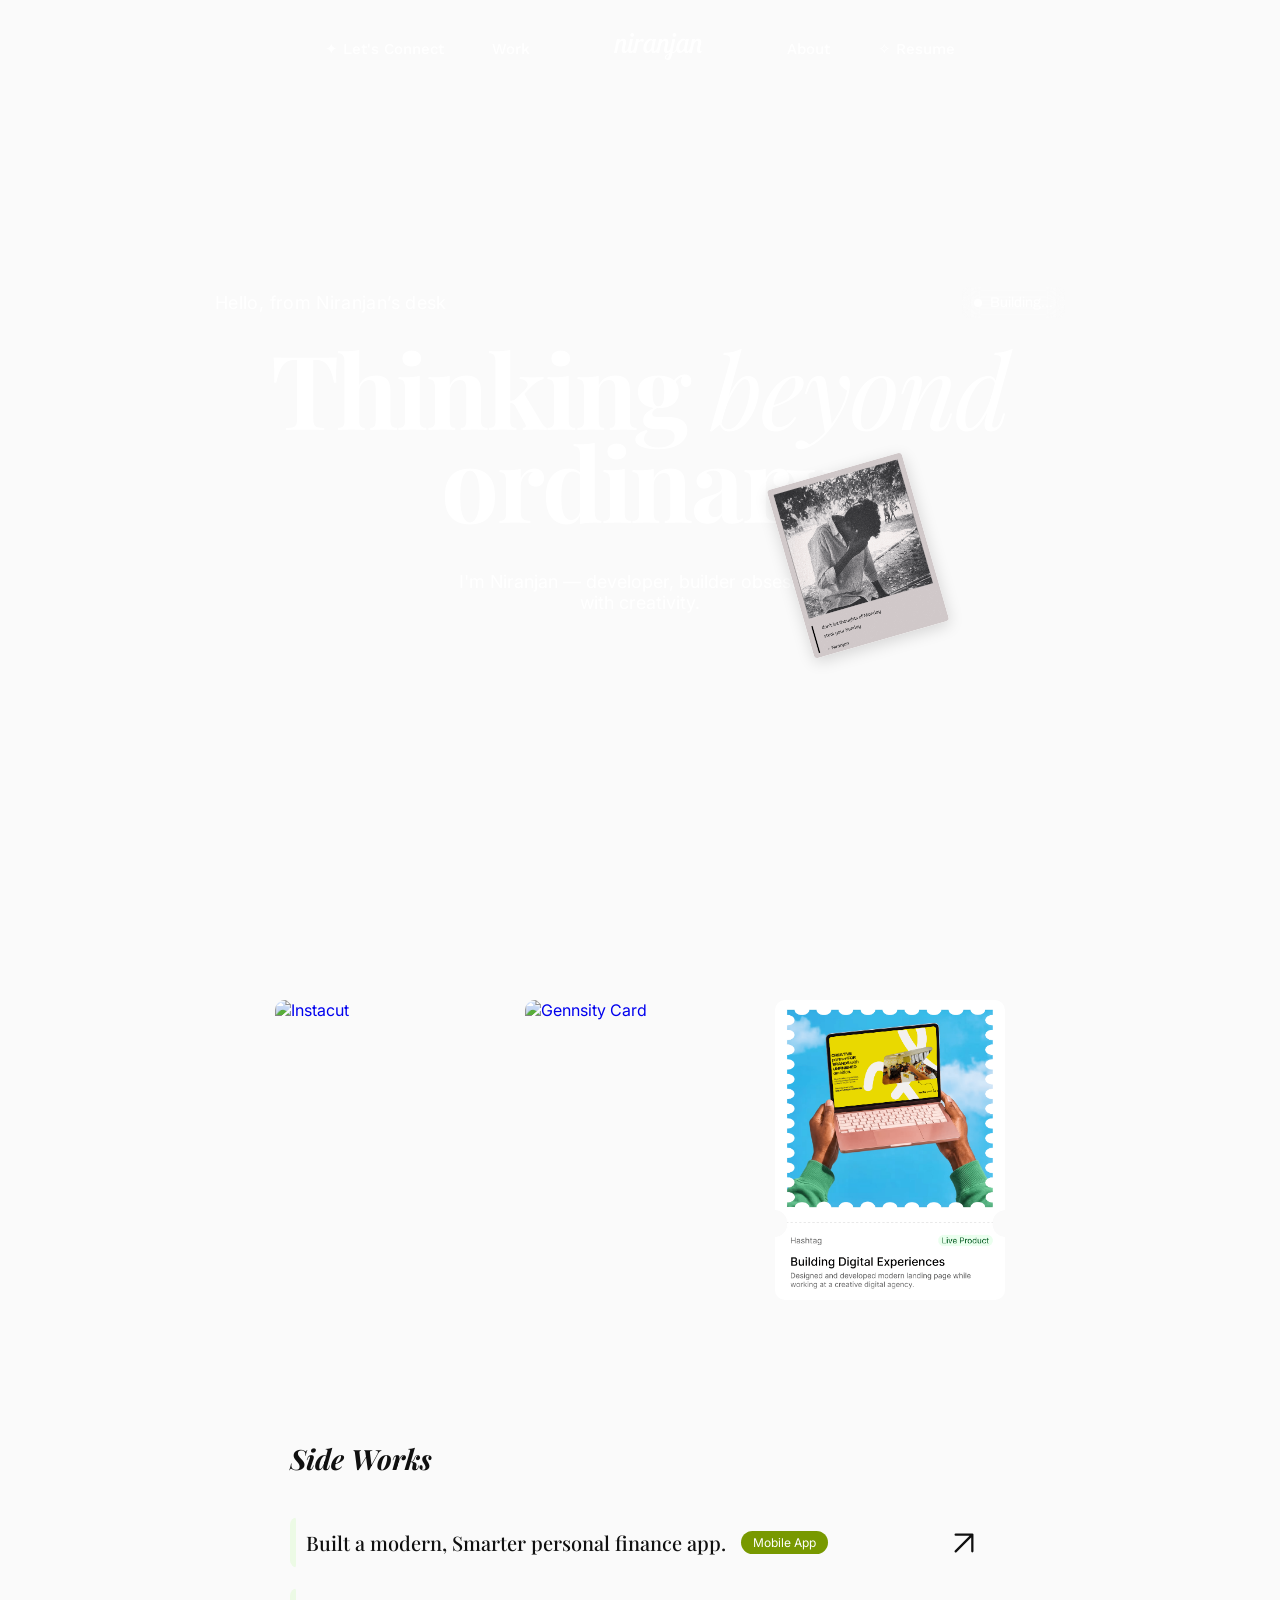
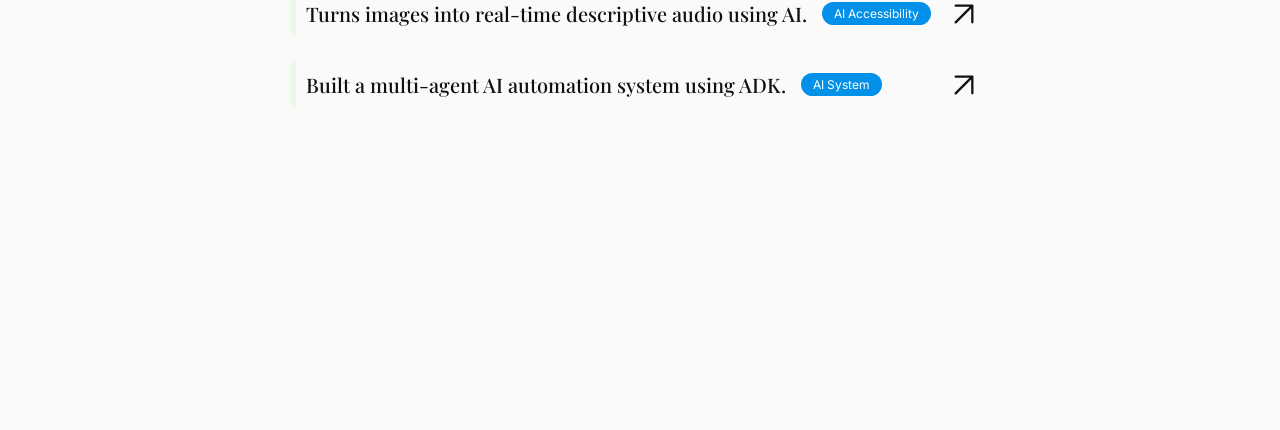
==== commit b679a6c3: "first case-study page" ====
--- a/index.html
+++ b/index.html
@@ -93,7 +93,7 @@
         <!-- WORK GRID -->
         <section class="work-section" id="work">
             <div class="work-grid">
-                <a href="#" class="work-card fade-up" style="transition-delay: 0.4s;">
+                <a href="casestudy/instacut-casestudy.html" class="work-card fade-up" style="transition-delay: 0.4s;">
                     <img src="public/assets/icons/work/instacut.svg" alt="Instacut">
                     <div class="work-card-overlay">View Case Study <span style="font-weight:700">&#10022;</span></div>
                 </a>
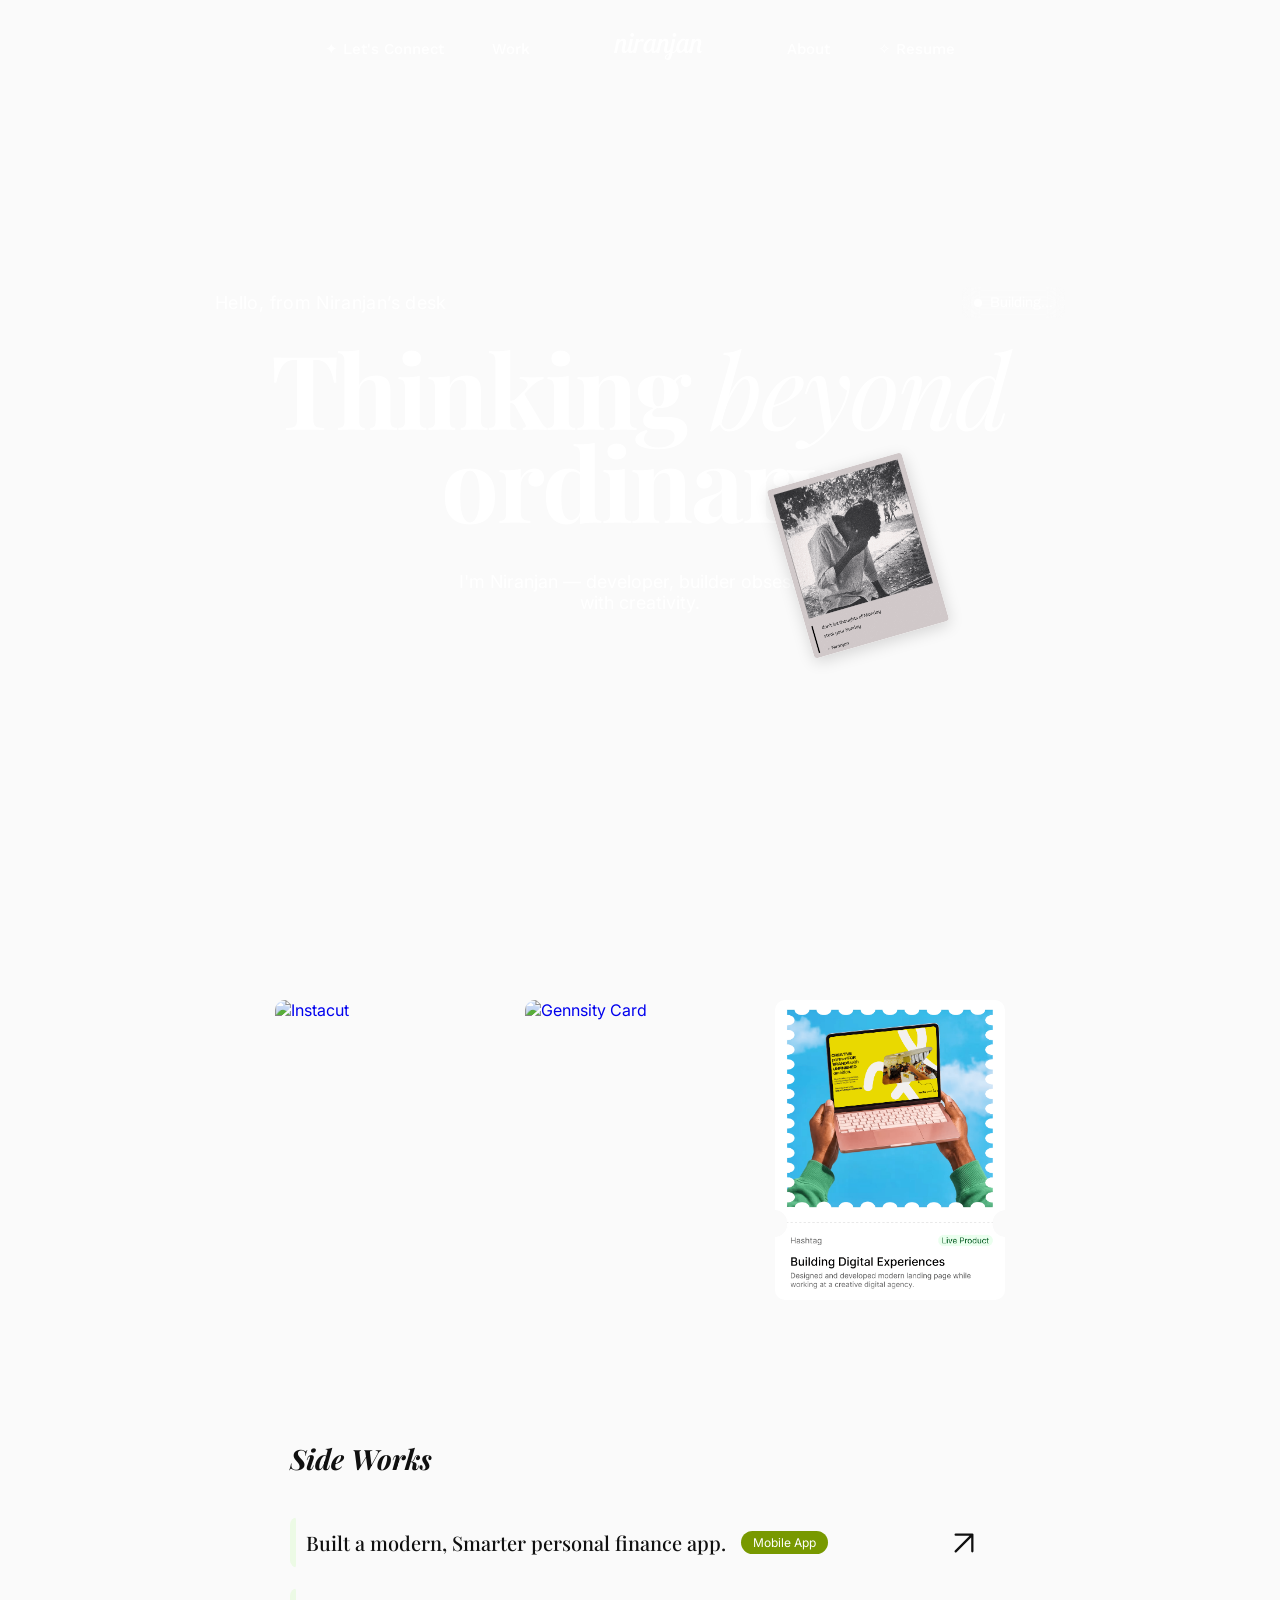
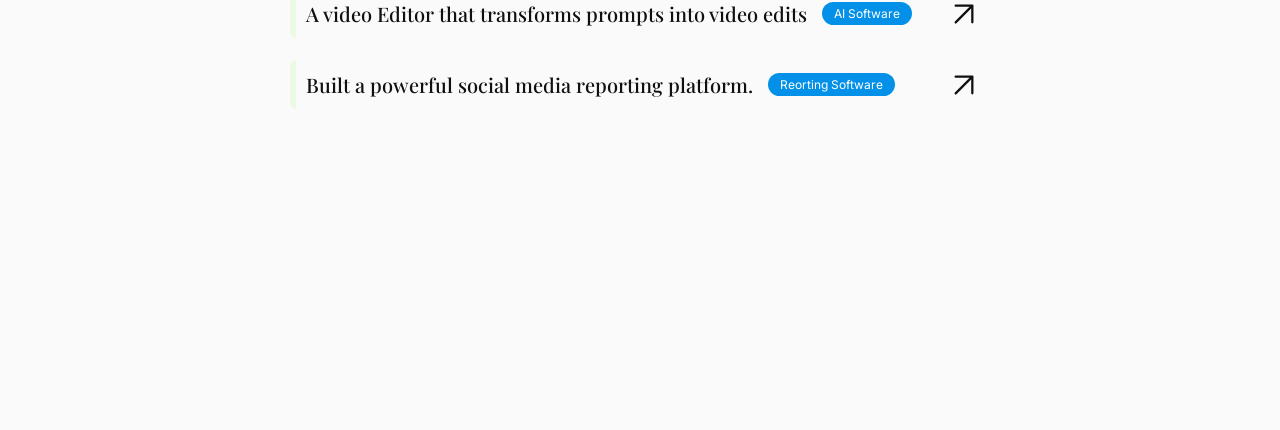
==== commit f69fbda3: "Changed the website to freelance orientend" ====
--- a/index.html
+++ b/index.html
@@ -93,21 +93,21 @@
         <!-- WORK GRID -->
         <section class="work-section" id="work">
             <div class="work-grid">
-                <a href="casestudy/instacut-casestudy.html" class="work-card fade-up" style="transition-delay: 0.4s;">
-                    <img src="public/assets/icons/work/instacut.svg" alt="Instacut">
-                    <div class="work-card-overlay">View Case Study <span style="font-weight:700">&#10022;</span></div>
-                </a>
-                <a href="#" class="work-card fade-up" style="transition-delay: 0.2s;">
-                    <img src="public/assets/icons/work/gennsity.svg" alt="Gennsity Card">
-                    <div class="work-card-overlay">View Case Study <span style="font-weight:700">&#10022;</span></div>
+                <a href="https://tzar.co.in/" target="_blank" class="work-card fade-up" style="transition-delay: 0.4s;">
+                    <img src="public/assets/images/work/Tzar.png" alt="Instacut">
+                    <div class="work-card-overlay">View Website <span style="font-weight:700">&#10022;</span></div>
+                </a>
+                <a href="https://www.neomotion.in/" target="_blank" class="work-card fade-up" style="transition-delay: 0.2s;">
+                    <img src="public/assets/images/work/neomotion.png" alt="Gennsity Card">
+                    <div class="work-card-overlay">View Website <span style="font-weight:700">&#10022;</span></div>
                 </a>
                 <!-- <a href="#" class="work-card fade-up" style="transition-delay: 0.1s;">
                     <img src="WorkImages/Finance App.svg" alt="Finance App">
                     <div class="work-card-overlay">View Case Study <span style="font-weight:700">&#10022;</span></div>
                 </a> -->
-                <a href="#" class="work-card fade-up" style="transition-delay: 0.3s;">
+                <a href="https://hashtaginc.co.in/" target="_blank" class="work-card fade-up" style="transition-delay: 0.3s;">
                     <img src="public/assets/images/work/hashtag.png" alt="Hashtag">
-                    <div class="work-card-overlay">View Case Study <span style="font-weight:700">&#10022;</span></div>
+                    <div class="work-card-overlay">View Website <span style="font-weight:700">&#10022;</span></div>
                 </a>
                 
             </div>
@@ -117,7 +117,7 @@
         <section class="side-works" id="about">
 
             <h2 class="side-works-title fade-up">Side Works</h2>
-            <a href="https://www.figma.com/deck/vXIaYujmopQSHbPvUR7ZBg" target="_blank" class="side-work-item fade-up">
+            <a href="https://www.figma.com/deck/tKMUTE8QyC9RC3dxMdvrVg" target="_blank" class="side-work-item fade-up">
                 <div class="side-work-bg"></div>
                 <div class="side-work-content">
                     <p class="side-work-text">Built a modern, Smarter personal finance app.</p>
@@ -128,6 +128,46 @@
                 </svg>
             </a>
 
+            <a href="https://www.figma.com/deck/tKMUTE8QyC9RC3dxMdvrVg" target="_blank" class="side-work-item fade-up" style="transition-delay: 0.1s;">
+                <div class="side-work-bg"></div>
+                <div class="side-work-content">
+                    <p class="side-work-text">A video Editor that transforms prompts into video edits</p>
+                    <span class="side-work-chip" style="background-color: rgb(2, 144, 232);">AI Software</span>
+                </div>
+                <svg class="side-work-arrow" viewBox="0 0 20 20" fill="none" xmlns="http://www.w3.org/2000/svg">
+                    <path d="M 1.667 18.333 L 18.334 1.667 M 18.334 1.667 L 1.667 1.667 M 18.334 1.667 L 18.334 18.333" stroke="#101010" stroke-width="2.29" stroke-linecap="round" stroke-linejoin="round"/>
+                </svg>
+            </a>
+
+            <a href="https://www.figma.com/deck/vXIaYujmopQSHbPvUR7ZBg" target="_blank" class="side-work-item fade-up">
+                <div class="side-work-bg"></div>
+                <div class="side-work-content">
+                    <p class="side-work-text">Built a powerful social media reporting platform.</p>
+                    <span class="side-work-chip" style="background-color: rgb(2, 144, 232);">Reorting Software</span>
+                </div>
+                <svg class="side-work-arrow" viewBox="0 0 20 20" fill="none" xmlns="http://www.w3.org/2000/svg">
+                    <path d="M 1.667 18.333 L 18.334 1.667 M 18.334 1.667 L 1.667 1.667 M 18.334 1.667 L 18.334 18.333" stroke="#101010" stroke-width="2.29" stroke-linecap="round" stroke-linejoin="round"/>
+                </svg>
+            </a>            
+        </section>
+
+        <!-- the older side works sections
+
+    <!-- SIDE WORKS 
+        <section class="side-works" id="about">
+
+            <h2 class="side-works-title fade-up">Side Works</h2>
+            <a href="https://www.figma.com/deck/vXIaYujmopQSHbPvUR7ZBg" target="_blank" class="side-work-item fade-up">
+                <div class="side-work-bg"></div>
+                <div class="side-work-content">
+                    <p class="side-work-text">Built a modern, Smarter personal finance app.</p>
+                    <span class="side-work-chip" style="background-color: rgb(120, 153, 0);">Mobile App</span>
+                </div>
+                <svg class="side-work-arrow" viewBox="0 0 20 20" fill="none" xmlns="http://www.w3.org/2000/svg">
+                    <path d="M 1.667 18.333 L 18.334 1.667 M 18.334 1.667 L 1.667 1.667 M 18.334 1.667 L 18.334 18.333" stroke="#101010" stroke-width="2.29" stroke-linecap="round" stroke-linejoin="round"/>
+                </svg>
+            </a>
+
             <a href="https://gamma.app/docs/Closing-the-Feature-Gap-ot799kqgfvynpw2" target="_blank" class="side-work-item fade-up" style="transition-delay: 0.1s;">
                 <div class="side-work-bg"></div>
                 <div class="side-work-content">
@@ -150,6 +190,9 @@
                 </svg>
             </a>            
         </section>
+        
+        
+        -->
 
     </div> <!-- End Main Wrapper -->
 
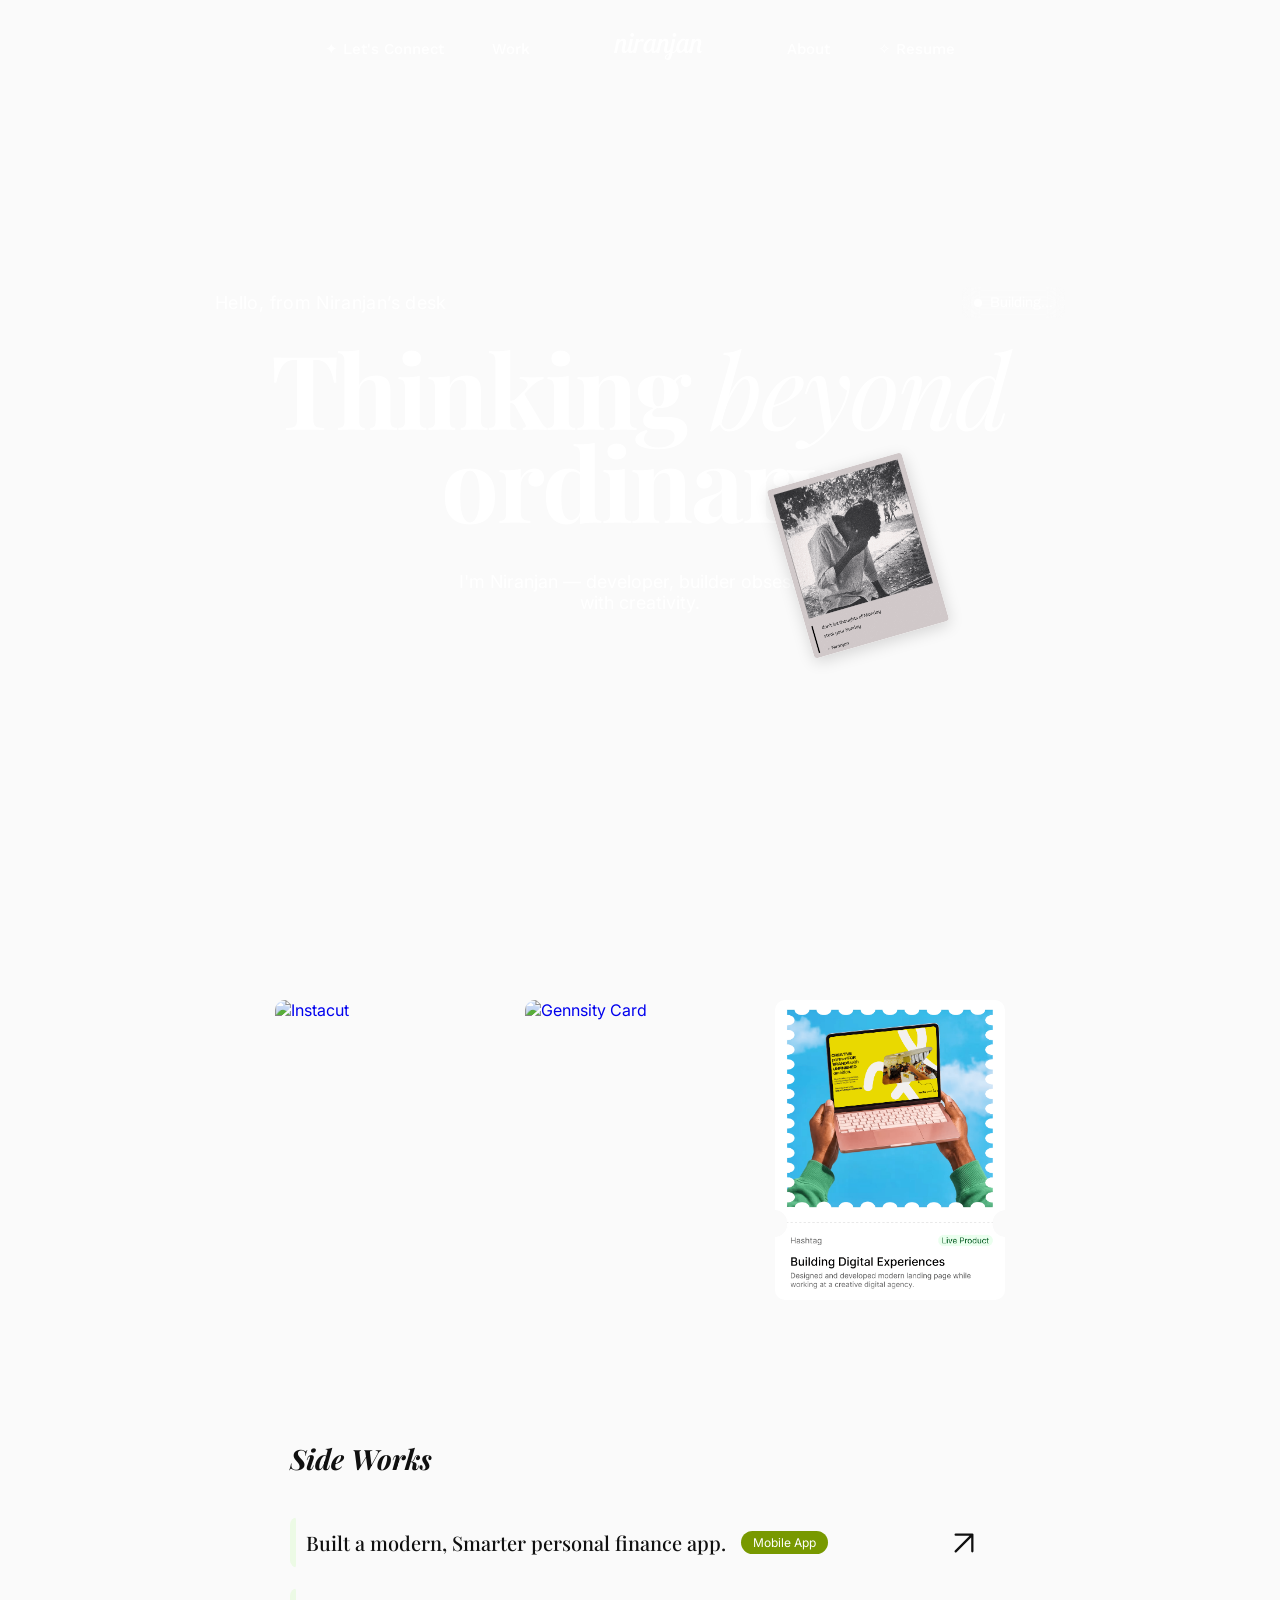
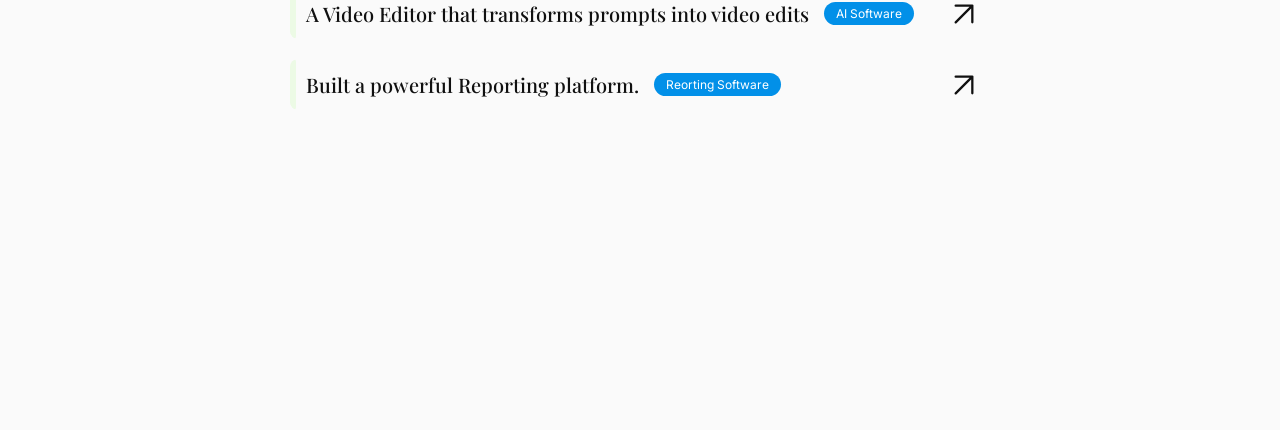
==== commit 5bd3e74b: "Attached sideworks figma links." ====
--- a/index.html
+++ b/index.html
@@ -117,7 +117,7 @@
         <section class="side-works" id="about">
 
             <h2 class="side-works-title fade-up">Side Works</h2>
-            <a href="https://www.figma.com/deck/tKMUTE8QyC9RC3dxMdvrVg" target="_blank" class="side-work-item fade-up">
+            <a href="https://www.figma.com/deck/4a9zccx3VUpNzXcW17sLUF" target="_blank" class="side-work-item fade-up">
                 <div class="side-work-bg"></div>
                 <div class="side-work-content">
                     <p class="side-work-text">Built a modern, Smarter personal finance app.</p>
@@ -131,7 +131,7 @@
             <a href="https://www.figma.com/deck/tKMUTE8QyC9RC3dxMdvrVg" target="_blank" class="side-work-item fade-up" style="transition-delay: 0.1s;">
                 <div class="side-work-bg"></div>
                 <div class="side-work-content">
-                    <p class="side-work-text">A video Editor that transforms prompts into video edits</p>
+                    <p class="side-work-text">A Video Editor that transforms prompts into video edits</p>
                     <span class="side-work-chip" style="background-color: rgb(2, 144, 232);">AI Software</span>
                 </div>
                 <svg class="side-work-arrow" viewBox="0 0 20 20" fill="none" xmlns="http://www.w3.org/2000/svg">
@@ -139,10 +139,10 @@
                 </svg>
             </a>
 
-            <a href="https://www.figma.com/deck/vXIaYujmopQSHbPvUR7ZBg" target="_blank" class="side-work-item fade-up">
-                <div class="side-work-bg"></div>
-                <div class="side-work-content">
-                    <p class="side-work-text">Built a powerful social media reporting platform.</p>
+            <a href="https://www.figma.com/deck/zerWsljjTMHsoYG3WaCHBY" target="_blank" class="side-work-item fade-up">
+                <div class="side-work-bg"></div>
+                <div class="side-work-content">
+                    <p class="side-work-text">Built a powerful Reporting platform.</p>
                     <span class="side-work-chip" style="background-color: rgb(2, 144, 232);">Reorting Software</span>
                 </div>
                 <svg class="side-work-arrow" viewBox="0 0 20 20" fill="none" xmlns="http://www.w3.org/2000/svg">
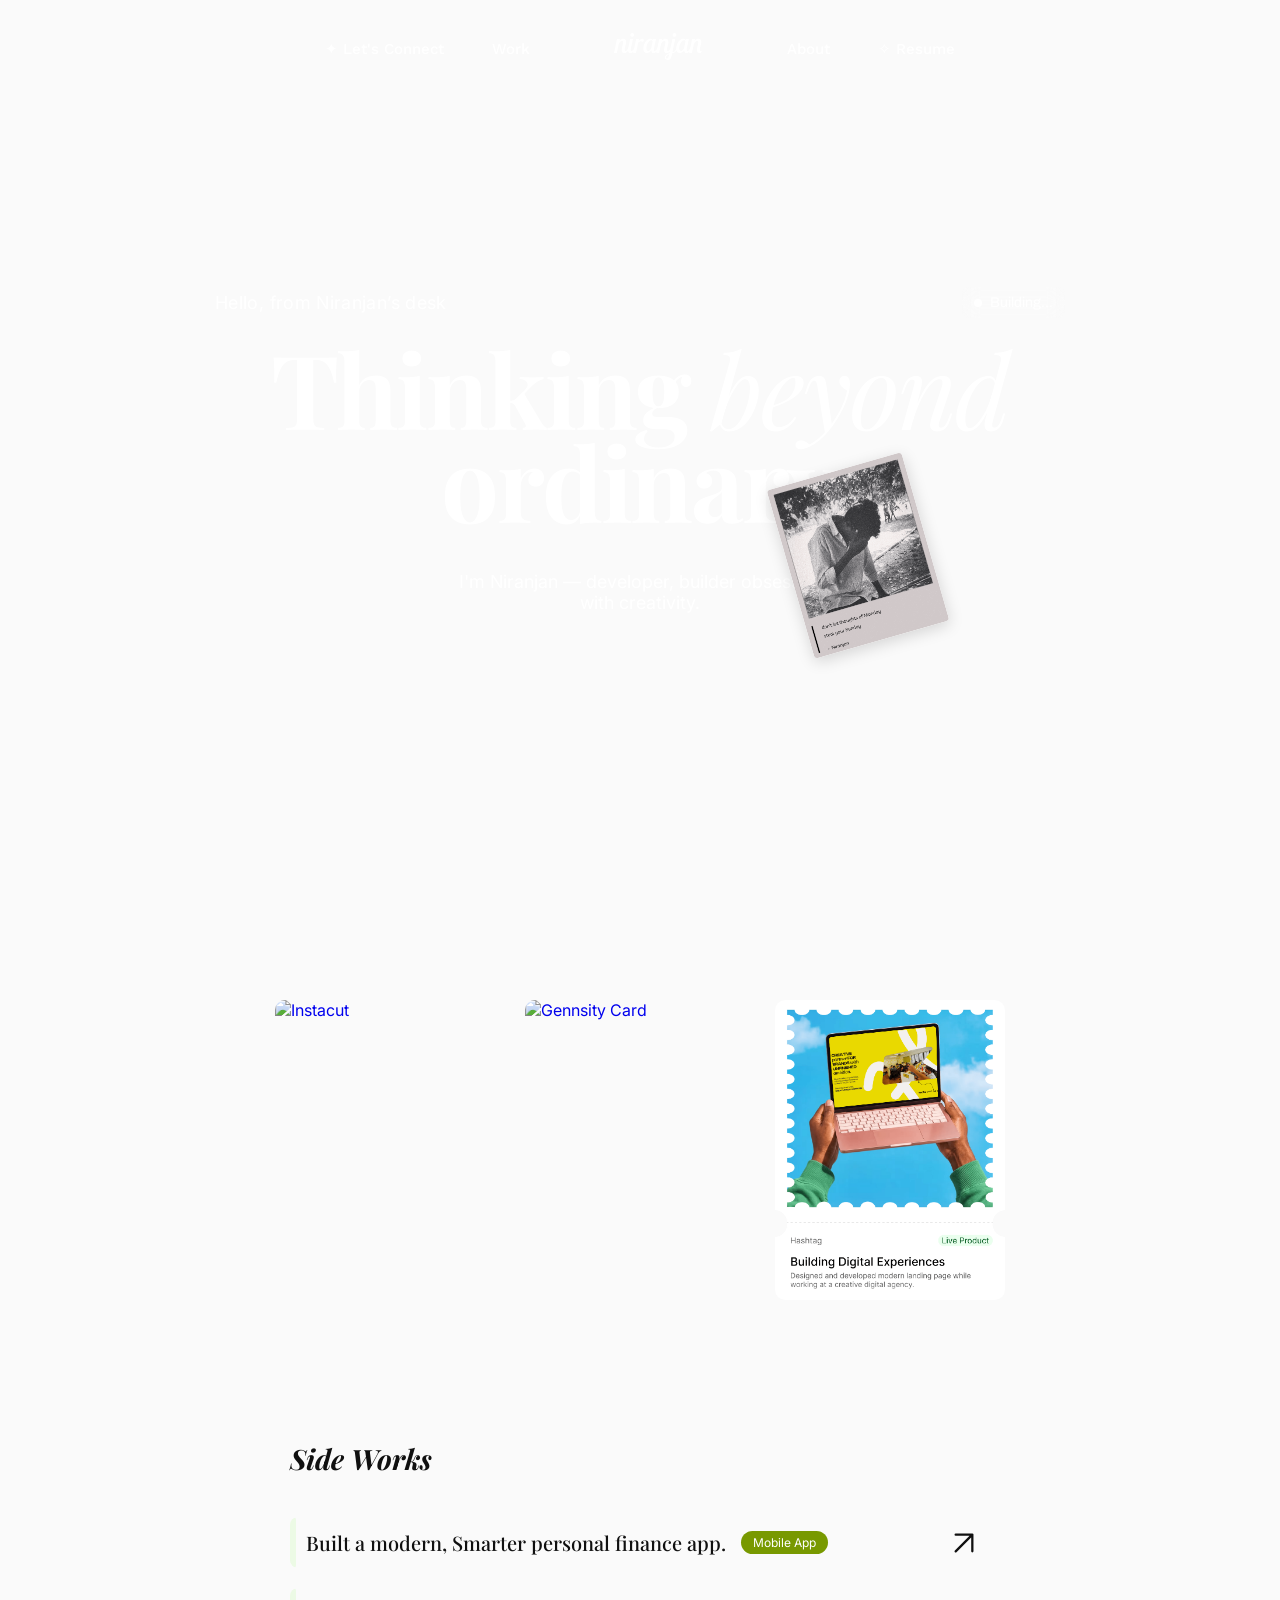
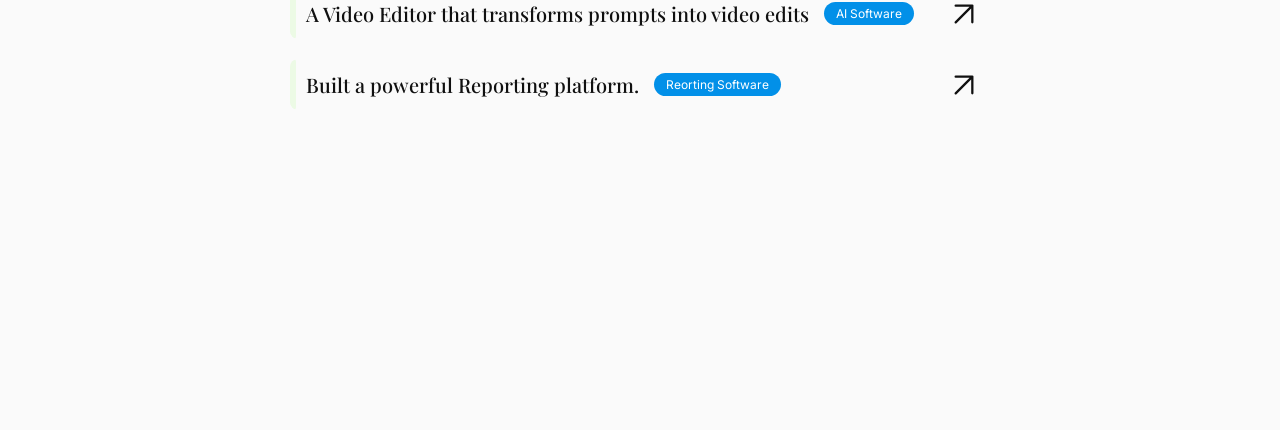
==== commit f48b700a: "production ready fixes." ====
--- a/index.html
+++ b/index.html
@@ -35,6 +35,9 @@
         
         <!-- NAVBAR -->
         <nav class="navbar">
+            <a href="index.html" class="nav-logo-mobile">
+                <img src="public/assets/icons/niranjan.svg" alt="Niranjan" class="nav-logo" fetchpriority="high" decoding="sync">
+            </a>
             <div class="nav-links-group">
                 <a href="mailto:aniranjan2004@gmail.com" class="nav-link">
                     <div class="nav-link-inner">
@@ -49,7 +52,7 @@
                     </div>
                 </a>
                 <a href="index.html">
-                    <img src="public/assets/icons/niranjan.svg" alt="Niranjan" class="nav-logo">
+                    <img src="public/assets/icons/niranjan.svg" alt="Niranjan" class="nav-logo" fetchpriority="high" decoding="sync">
                 </a>
                 <a href="about.html" class="nav-link">
                     <div class="nav-link-inner">
@@ -64,7 +67,19 @@
                     </div>
                 </a>
             </div>
+            <button class="menu-toggle" id="menu-toggle" aria-label="Open menu">Menu</button>
         </nav>
+
+        <div class="mobile-menu" id="mobile-menu">
+            <button class="mobile-menu-close" id="mobile-menu-close" aria-label="Close menu">Close</button>
+            <div class="mobile-menu-links">
+                <a href="index.html">Home</a>
+                <a href="#work">Work</a>
+                <a href="about.html">About</a>
+                <a href="https://drive.google.com/file/d/1R5BVgg8N4prDzlqv-1EK7jpvKaX9labQ/view?usp=sharing" target="_blank">Resume</a>
+                <a href="mailto:aniranjan2004@gmail.com">Contact</a>
+            </div>
+        </div>
 
         <!-- HERO SECTION -->
         <header class="hero">
@@ -87,18 +102,18 @@
                 speed="0.5"
             ></dotlottie-wc>
 
-            <img src="public/assets/images/niranjan.png" alt="Profile" class="hero-passport">
+            <img src="public/assets/images/niranjan.png" alt="Profile" class="hero-passport" fetchpriority="high" decoding="sync">
         </header>
 
         <!-- WORK GRID -->
         <section class="work-section" id="work">
             <div class="work-grid">
                 <a href="https://tzar.co.in/" target="_blank" class="work-card fade-up" style="transition-delay: 0.4s;">
-                    <img src="public/assets/images/work/Tzar.png" alt="Instacut">
+                    <img src="public/assets/images/work/Tzar.png" alt="Instacut" loading="lazy" decoding="async">
                     <div class="work-card-overlay">View Website <span style="font-weight:700">&#10022;</span></div>
                 </a>
                 <a href="https://www.neomotion.in/" target="_blank" class="work-card fade-up" style="transition-delay: 0.2s;">
-                    <img src="public/assets/images/work/neomotion.png" alt="Gennsity Card">
+                    <img src="public/assets/images/work/neomotion.png" alt="Gennsity Card" loading="lazy" decoding="async">
                     <div class="work-card-overlay">View Website <span style="font-weight:700">&#10022;</span></div>
                 </a>
                 <!-- <a href="#" class="work-card fade-up" style="transition-delay: 0.1s;">
@@ -106,7 +121,7 @@
                     <div class="work-card-overlay">View Case Study <span style="font-weight:700">&#10022;</span></div>
                 </a> -->
                 <a href="https://hashtaginc.co.in/" target="_blank" class="work-card fade-up" style="transition-delay: 0.3s;">
-                    <img src="public/assets/images/work/hashtag.png" alt="Hashtag">
+                    <img src="public/assets/images/work/hashtag.png" alt="Hashtag" loading="lazy" decoding="async">
                     <div class="work-card-overlay">View Website <span style="font-weight:700">&#10022;</span></div>
                 </a>
                 
@@ -198,7 +213,7 @@
 
     <!-- FOOTER (Sticky underneath wrapper) -->
     <footer class="footer">
-        <img src="https://framerusercontent.com/images/jcxIg0ZV0yKDXmeUEhqv7FK9Y.webp" alt="Background" class="footer-bg">
+        <img src="https://framerusercontent.com/images/jcxIg0ZV0yKDXmeUEhqv7FK9Y.webp" alt="Background" class="footer-bg" loading="lazy" decoding="async">
         
         <div class="footer-content">
             
@@ -206,16 +221,16 @@
                 <!-- Social Links -->
                 <div class="social-links">
                     <a href="mailto:aniranjan2004@gmail.com" class="social-link">
-                        <img src="https://framerusercontent.com/images/XbIeZJi5CO1p6mpJPpaR8ylKOU.svg?width=26&height=26" alt="Email">
+                        <img src="https://framerusercontent.com/images/XbIeZJi5CO1p6mpJPpaR8ylKOU.svg?width=26&height=26" alt="Email" loading="lazy" decoding="async">
                     </a>
                     <a href="https://x.com/_n1ran" class="social-link">
-                        <img src="public/assets/icons/social-media/x.svg" alt="X">
+                        <img src="public/assets/icons/social-media/x.svg" alt="X" loading="lazy" decoding="async">
                     </a>
                     <a href="https://www.linkedin.com/in/ni3an/" class="social-link">
-                        <img src="https://framerusercontent.com/images/FRI0z8WljXBnvEGx5xS5xIxd1Y.svg" alt="LinkedIn">
+                        <img src="https://framerusercontent.com/images/FRI0z8WljXBnvEGx5xS5xIxd1Y.svg" alt="LinkedIn" loading="lazy" decoding="async">
                     </a>
                     <a href="https://www.instagram.com/im.niran/" class="social-link">
-                        <img src="public/assets/icons/social-media/insta.svg" alt="Instagram">
+                        <img src="public/assets/icons/social-media/insta.svg" alt="Instagram" loading="lazy" decoding="async">
                     </a>
                 </div>
 
--- a/css/style.css
+++ b/css/style.css
@@ -128,8 +128,8 @@
             background-color: var(--bg-color);
             position: relative;
             z-index: 10;
-            border-bottom-left-radius: 20px;
-            border-bottom-right-radius: 20px;
+            /* border-bottom-left-radius: 20px;
+            border-bottom-right-radius: 20px; */
             overflow: hidden;
         }
 
@@ -571,6 +571,99 @@
         color: #555;
     }
 
+    /* === MOBILE MENU === */
+    .nav-logo-mobile {
+        display: none;
+    }
+
+    .menu-toggle {
+        display: none;
+        background: #ffffff;
+        color: #101010;
+        border: 1px solid rgb(227, 227, 227);
+        border-radius: 100px;
+        padding: 8px 18px;
+        font-family: 'Work Sans', sans-serif;
+        font-size: 14px;
+        font-weight: 500;
+        cursor: pointer;
+        box-shadow: rgba(0, 0, 0, 0.07) 0px 0.6px 0.6px -1.25px, rgba(0, 0, 0, 0.06) 0px 2.3px 2.3px -2.5px;
+        transition: transform 0.2s ease, background 0.2s ease;
+    }
+
+    .menu-toggle:active {
+        transform: scale(0.96);
+    }
+
+    .mobile-menu {
+        position: fixed;
+        inset: 0;
+        z-index: 9998;
+        background: rgba(250, 250, 250, 0.98);
+        backdrop-filter: blur(20px);
+        -webkit-backdrop-filter: blur(20px);
+        display: flex;
+        flex-direction: column;
+        justify-content: flex-start;
+        align-items: flex-start;
+        gap: 0;
+        padding: 100px 0 40px;
+        opacity: 0;
+        pointer-events: none;
+        transition: opacity 0.4s ease;
+    }
+
+    .mobile-menu.active {
+        opacity: 1;
+        pointer-events: auto;
+    }
+
+    .mobile-menu-close {
+        position: absolute;
+        top: 20px;
+        right: 20px;
+        background: #ffffff;
+        color: #101010;
+        border: 1px solid rgb(227, 227, 227);
+        border-radius: 100px;
+        padding: 8px 18px;
+        font-family: 'Work Sans', sans-serif;
+        font-size: 14px;
+        font-weight: 500;
+        cursor: pointer;
+        box-shadow: rgba(0, 0, 0, 0.07) 0px 0.6px 0.6px -1.25px, rgba(0, 0, 0, 0.06) 0px 2.3px 2.3px -2.5px;
+        transition: transform 0.2s ease;
+    }
+
+    .mobile-menu-close:active {
+        transform: scale(0.96);
+    }
+
+    .mobile-menu-links {
+        display: flex;
+        flex-direction: column;
+        align-items: flex-start;
+        gap: 0px;
+        width: 100%;
+        max-width: 400px;
+        padding: 0 40px;
+    }
+
+    .mobile-menu-links a {
+        font-family: 'Inter', sans-serif;
+        font-size: 70px;
+        font-weight: 400;
+        color: #101010;
+        text-decoration: none;
+        transition: opacity 0.3s ease;
+        line-height: 1.3;
+        padding: 8px 0;
+    }
+
+    .mobile-menu-links a:hover {
+        opacity: 0.4;
+    }
+
     /* === ANIMATIONS === */
     @keyframes pulse {
         0% { transform: scale(0.95); opacity: 0.8; }
@@ -580,16 +673,146 @@
 
     /* === RESPONSIVE === */
     @media (max-width: 768px) {
-        .navbar { width: calc(100% - 20px); padding: 10px 14px; top: 10px; }
-        .nav-links-group { gap: 10px; }
-        .nav-link { font-size: 13px; padding: 0 2px; }
-        .nav-logo { height: 22px; margin: 0 16px; }
-        .work-card { width: 100%; max-width: 358px; height: 480px; }
-        .hero-passport { position: relative; bottom: auto; right: auto; margin-top: 40px; transform: rotate(-5deg); }
-        .badge-otw { position: relative; left: auto; top: auto; margin-top: 20px; }
-        .footer-row { flex-direction: column; gap: 20px; }
-        .side-work-content { flex-direction: column; align-items: flex-start; gap: 8px; }
+        /* Navbar */
+        .navbar {
+            width: calc(100% - 20px);
+            padding: 10px 16px;
+            top: 10px;
+            justify-content: space-between;
+            max-width: none;
+        }
+        .navbar.scrolled {
+            background-color: transparent;
+            border-color: transparent;
+            box-shadow: none;
+        }
+        .nav-links-group { display: none; }
+        .nav-logo-mobile { display: block; }
+        .nav-logo-mobile .nav-logo {
+            height: 24px;
+            margin: 0;
+            filter: brightness(0) invert(1);
+        }
+        .navbar.scrolled .nav-logo-mobile .nav-logo {
+            filter: brightness(0);
+        }
+        .menu-toggle { display: block; }
+
+        /* Hero */
+        .hero {
+            min-height: 100svh;
+            padding: 100px 20px 40px;
+            justify-content: flex-start;
+            padding-top: 160px;
+        }
+        .hero-top-row {
+            flex-direction: column-reverse;
+            align-items: center;
+            gap: 16px;
+            margin-bottom: 32px;
+            max-width: 100%;
+        }
+        .hero-subtitle {
+            font-size: 16px;
+            text-align: center;
+        }
+        .hero-title {
+            font-size: clamp(40px, 12vw, 72px);
+            line-height: 0.95;
+            margin-bottom: 4px;
+            text-align: center;
+        }
+        .hero-desc {
+            font-size: 16px;
+            max-width: 320px;
+            text-align: center;
+            margin-top: 8px;
+        }
+        .badge-otw {
+            position: relative;
+            left: auto;
+            top: auto;
+            font-size: 13px;
+            padding: 6px 10px;
+        }
+        .hero-passport {
+            position: relative;
+            top: auto;
+            right: auto;
+            bottom: auto;
+            left: auto;
+            margin-top: 40px;
+            width: 120px;
+            transform: rotate(-5deg);
+        }
+        .hero-lottie {
+            opacity: 0.3;
+            transform: scale(3.5);
+            transform-origin: center center;
+        }
+
+        /* Work grid */
+        .work-section { padding: 60px 16px; }
+        .work-grid {
+            flex-direction: column;
+            align-items: center;
+            gap: 16px;
+        }
+        .work-card {
+            width: 100%;
+            max-width: 100%;
+            height: 420px;
+            transform: translateY(30px) rotate(0deg);
+        }
+        .work-card:nth-child(1),
+        .work-card:nth-child(2),
+        .work-card:nth-child(3),
+        .work-card:nth-child(4) {
+            transform: translateY(30px) rotate(0deg);
+        }
+        .work-card.visible {
+            transform: translateY(0) rotate(0deg);
+        }
+        .work-card-overlay {
+            display: none;
+        }
+
+        /* Side works */
+        .side-works { padding: 40px 16px 20px; }
+        .side-works-title {
+            font-size: 24px;
+            max-width: 100%;
+        }
+        .side-work-item {
+            max-width: 100%;
+            padding: 14px 16px;
+        }
+        .side-work-text { font-size: 16px; }
+        .side-work-content {
+            flex-direction: column;
+            align-items: flex-start;
+            gap: 8px;
+        }
         .side-work-arrow { display: none; }
-        body { margin-bottom: 400px; } /* Adjust for taller stacked footer */
-        .footer { height: 400px; }
-    }
+
+        /* Footer */
+        .footer-row {
+            flex-direction: column;
+            gap: 20px;
+            align-items: center;
+        }
+        .footer-nav {
+            flex-wrap: wrap;
+            justify-content: center;
+            gap: 16px;
+        }
+        .footer-divider img {
+            height: 22px;
+        }
+        .footer-divider img:nth-child(2) { height: 28px; }
+        .footer-divider { border-bottom: none; margin-bottom: 0; transform: translateY(16px); }
+        .footer-credit { font-size: 13px; color: #ffffff; margin-top: 10px; }
+        .footer-bg { object-position: center 55%; }
+        body { margin-bottom: 340px; }
+        .footer { height: 340px; }
+    }
